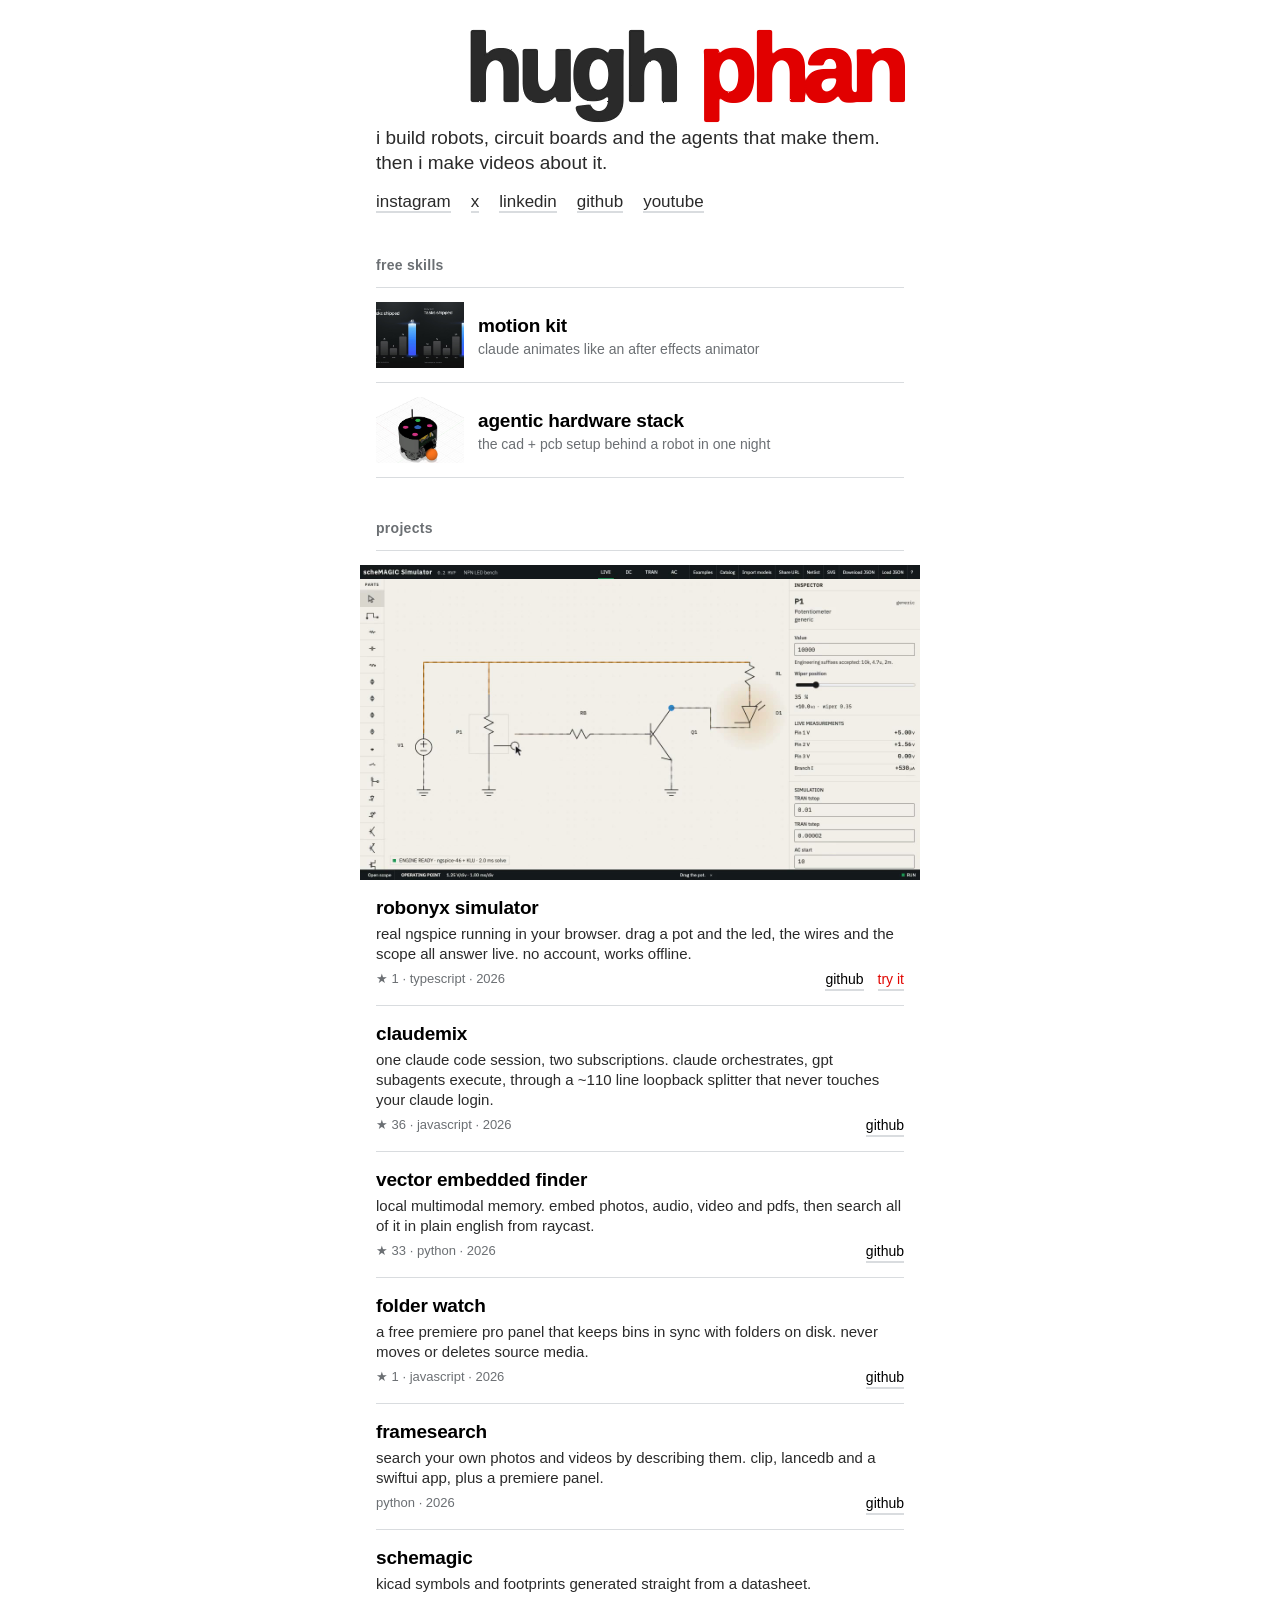
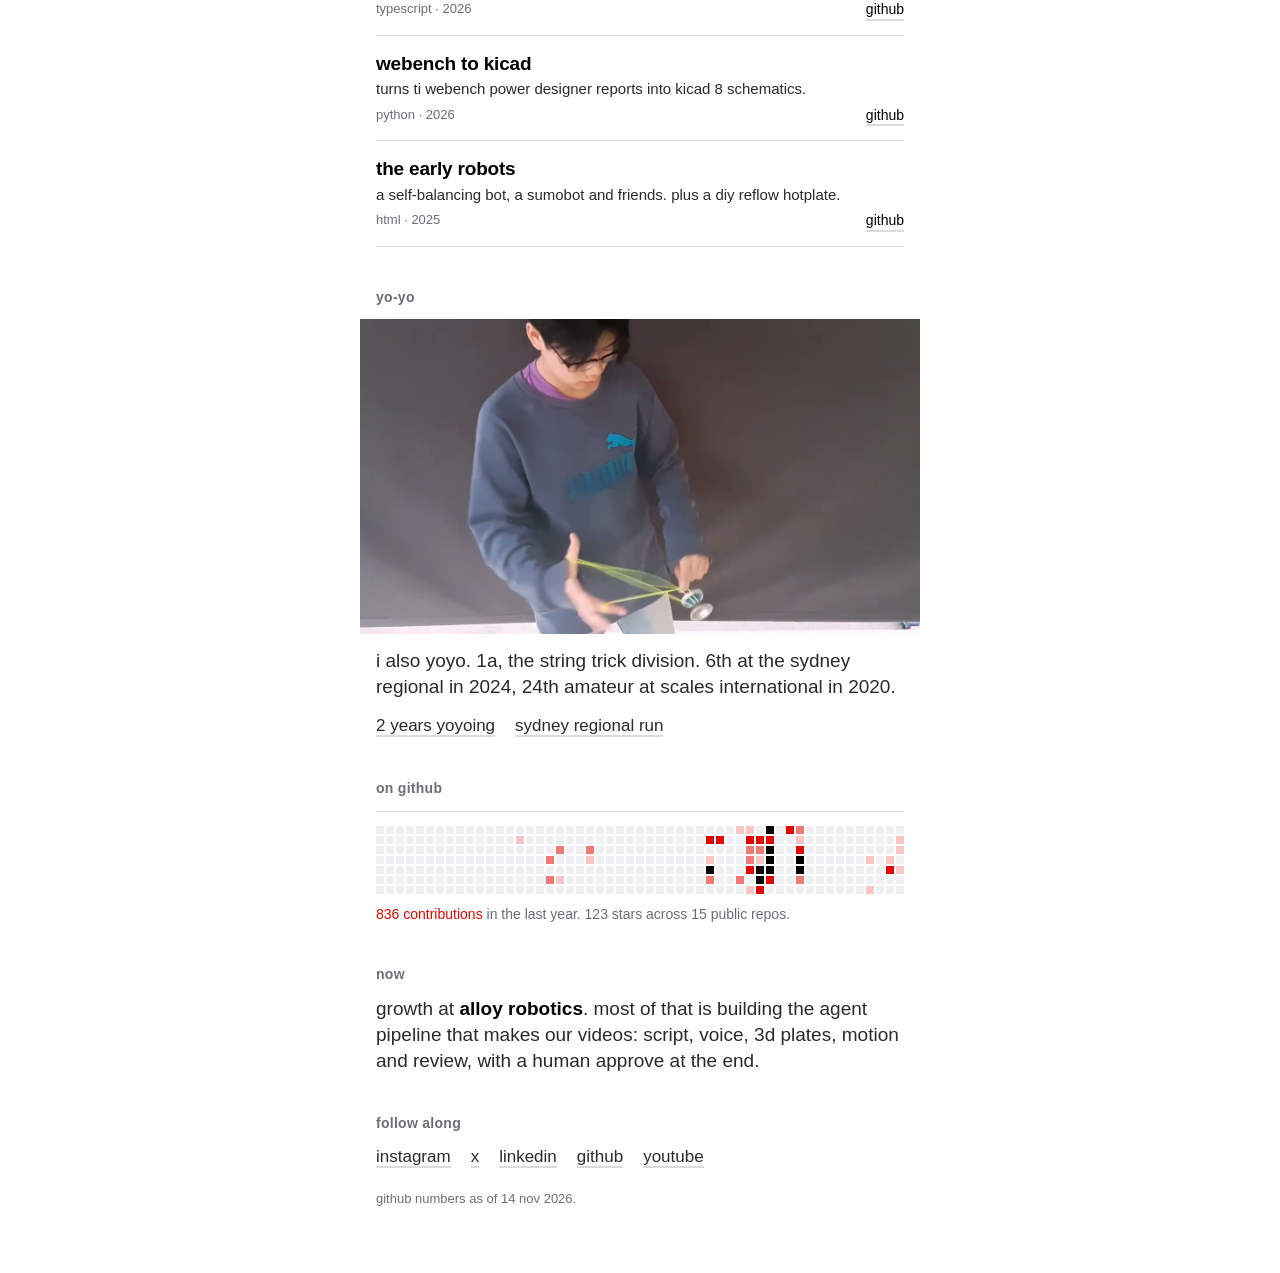
==== index.html @ c4af0d56 "add yo-yo section and youtube link Co-Authored-By: Claude Opus 5.5 <noreply@anthropic.com>" ====
<!doctype html>
<html lang="en">
<head>
<meta charset="utf-8">
<meta name="viewport" content="width=device-width,initial-scale=1,viewport-fit=cover">
<meta name="theme-color" content="#ffffff">
<title>hugh phan</title>
<meta name="description" content="i build robots, circuit boards and the agents that make them. then i make videos about it.">
<meta property="og:title" content="hugh phan">
<meta property="og:description" content="robots, circuit boards and the agents that make them">
<meta property="og:url" content="https://hughphan.com">
<link rel="stylesheet" href="style.css">
</head>
<body>
<svg width="0" height="0" style="position:absolute" aria-hidden="true"><filter id="ink" x="-5%" y="-5%" width="110%" height="110%"><feMorphology in="SourceGraphic" operator="dilate" radius=".6" result="d"/><feGaussianBlur in="d" stdDeviation="1.3" result="b"/><feComponentTransfer in="b" result="t"><feFuncA type="linear" slope="3.2" intercept="-1.0"/></feComponentTransfer><feTurbulence type="fractalNoise" baseFrequency=".9" numOctaves="2" seed="7" result="n"/><feDisplacementMap in="t" in2="n" scale="1.6" xChannelSelector="R" yChannelSelector="G"/></filter></svg>
<main class="wrap">
<h1>hugh <k>phan</k></h1>
<p class="lede" id="lede"></p>
<ul class="socials" id="socials-top"></ul>

<h2>free skills</h2>
<ul class="skills" id="skills"></ul>

<h2>projects</h2>
<ul class="projects" id="projects"></ul>

<h2>yo-yo</h2>
<div class="yoyo" id="yoyo"></div>

<h2>on github</h2>
<div class="graph-scroll" id="graph-scroll"><div class="graph" id="graph"></div></div>
<p class="cap" id="graph-cap"></p>

<h2>now</h2>
<p class="lede" id="now"></p>

<h2>follow along</h2>
<ul class="socials" id="socials"></ul>
<p class="fine" id="updated"></p>
</main>

<script src="content.js"></script>
<script src="gh-data.js"></script>
<script>
(() => {
  const C = window.CONTENT, G = window.GH;
  const $ = (id) => document.getElementById(id);
  const esc = (s) => String(s).replace(/[&<>"]/g, (c) => ({ "&": "&amp;", "<": "&lt;", ">": "&gt;", '"': "&quot;" }[c]));
  const MONTHS = ["jan", "feb", "mar", "apr", "may", "jun", "jul", "aug", "sep", "oct", "nov", "dec"];
  const dateFmt = (s) => { const d = new Date(s + "T00:00:00"); return `${d.getDate()} ${MONTHS[d.getMonth()]} ${d.getFullYear()}`; };

  $("lede").textContent = C.lede;
  const socials = C.socials.map((s) => `<li><a href="${s.href}">${s.label}</a></li>`).join("");
  $("socials-top").innerHTML = socials;
  $("socials").innerHTML = socials;
  $("now").innerHTML = esc(C.now).replace("alloy robotics", "<b>alloy robotics</b>");

  $("skills").innerHTML = C.skills.map((s) =>
    `<li><a href="${s.href}"><img src="${s.img}" alt=""><div><b>${esc(s.title)}</b><span>${esc(s.line)}</span></div></a></li>`
  ).join("");

  $("projects").innerHTML = C.projects.map((p) => {
    const r = G.repos[p.repo] || {};
    const url = r.url || `https://github.com/hughminhphan/${p.repo}`;
    const meta = [r.stars ? `★ ${r.stars}` : "", r.lang ? r.lang.toLowerCase() : "", r.pushed ? r.pushed.slice(0, 4) : ""].filter(Boolean).join(" · ");
    const pic = p.video
      ? `<div class="pic"><video src="${p.video.src}" poster="${p.video.poster}" width="${p.video.w}" height="${p.video.h}" muted loop playsinline autoplay preload="metadata" aria-hidden="true"></video></div>`
      : "";
    const links = `<a href="${url}">github</a>${p.live ? ` <a class="r" href="${p.live}">try it</a>` : ""}`;
    return `<li>${pic}<b>${esc(p.title)}</b><span>${esc(p.line)}</span><span class="meta">${meta}<span class="links">${links}</span></span></li>`;
  }).join("");

  const Y = C.yoyo;
  $("yoyo").innerHTML = `<div class="pic"><video src="${Y.video.src}" poster="${Y.video.poster}" width="${Y.video.w}" height="${Y.video.h}" muted loop playsinline autoplay preload="metadata" aria-label="hugh doing yo-yo string tricks"></video></div>
    <p class="lede">${esc(Y.line)}</p>
    <ul class="socials">${Y.links.map((l) => `<li><a href="${l.href}">${esc(l.label)}</a></li>`).join("")}</ul>`;

  // contribution graph, github's layout in the hub's colours
  const days = G.contributions.days;
  const nz = days.map((d) => d[1]).filter((n) => n > 0).sort((a, b) => a - b);
  const q = (p) => nz[Math.min(nz.length - 1, Math.floor(p * nz.length))] || 1;
  const cuts = [q(0.25), q(0.5), q(0.8)];
  const level = (n) => (n === 0 ? 0 : n <= cuts[0] ? 1 : n <= cuts[1] ? 2 : n <= cuts[2] ? 3 : 4);
  const lead = new Date(days[0][0] + "T00:00:00").getDay();
  let cells = "";
  for (let i = 0; i < lead; i++) cells += `<i class="e"></i>`;
  days.forEach(([d, n]) => { cells += `<i class="l${level(n)}" title="${n} on ${dateFmt(d)}"></i>`; });
  $("graph").innerHTML = cells;
  $("graph").style.setProperty("--weeks", Math.ceil((days.length + lead) / 7));
  $("graph-scroll").scrollLeft = 1e6;
  $("graph-cap").innerHTML = `<span class="r">${G.contributions.total.toLocaleString("en-AU")} contributions</span> in the last year. ${G.stars} stars across ${G.publicRepos} public repos.`;
  $("updated").textContent = `github numbers as of ${dateFmt(G.updated)}.`;
})();
</script>
</body>
</html>
---- style.css ----
/* hughphan.com. same system as the hughcandoit hub (clients/hughcandoit/site/public/style.css):
   white ground, helvetica, one heavy lowercase headline with the ink bleed, red for the one thing that matters. */
:root {
  --grey: #2a2a2a;
  --red: #E10600;
  --ink: #000;
  --paper: #fff;
  --rule: #d9dcdf;
  --muted: #6b6f73;
  --sans: "Helvetica Neue", Helvetica, Arial, sans-serif;
  color-scheme: light;
}

* { box-sizing: border-box; }
html { -webkit-text-size-adjust: 100%; }
body {
  margin: 0;
  background: var(--paper);
  color: var(--grey);
  font: 400 17px/1.45 var(--sans);
}
a { color: inherit; }
img, video { display: block; max-width: 100%; height: auto; }

.wrap { max-width: 560px; margin: 0 auto; padding: 0 16px 64px; }

h1 {
  margin: 28px 0 16px;
  font-weight: 700;
  font-size: clamp(54px, 15vw, 96px);
  line-height: .84;
  letter-spacing: -0.062em;
  word-spacing: .02em;
  text-align: right;
  text-transform: lowercase;
  text-wrap: balance;
  filter: url(#ink);
}
h1 k { color: var(--red); }

h2 {
  margin: 40px 0 12px;
  font-size: 14px;
  font-weight: 700;
  letter-spacing: .02em;
  color: var(--muted);
}

p { margin: 0 0 14px; }
.lede { font-size: 19px; line-height: 1.35; color: var(--grey); }
.lede b { color: var(--ink); }
.r { color: var(--red); }
.cap { font-size: 14px; color: var(--muted); margin-top: 10px; }
.fine { font-size: 13px; color: var(--muted); margin: 20px 0 0; }

/* socials: one row of plain links */
.socials { display: flex; gap: 20px; flex-wrap: wrap; margin: 0; padding: 0; list-style: none; font-size: 17px; }
.socials a { text-decoration: none; border-bottom: 2px solid var(--rule); }
.socials a:hover { border-color: var(--ink); }

/* free skills: the hub's list, linking into its gated pages */
.skills { list-style: none; margin: 0; padding: 0; border-top: 1px solid var(--rule); }
.skills a {
  display: grid;
  grid-template-columns: 88px 1fr;
  gap: 14px;
  align-items: center;
  padding: 14px 0;
  border-bottom: 1px solid var(--rule);
  text-decoration: none;
}
.skills img { width: 88px; height: 66px; object-fit: cover; background: #eef0f2; }
.skills b { display: block; font-size: 19px; letter-spacing: -.01em; color: var(--ink); }
.skills span { display: block; font-size: 14px; color: var(--muted); line-height: 1.3; }
.skills a:hover b { color: var(--red); }

/* projects: same rules, no thumbnails; a picture only where there is a real one */
.projects { list-style: none; margin: 0; padding: 0; border-top: 1px solid var(--rule); }
.projects li { padding: 14px 0; border-bottom: 1px solid var(--rule); }
.projects b { display: block; font-size: 19px; letter-spacing: -.01em; color: var(--ink); }
.projects span { display: block; font-size: 15px; color: var(--grey); line-height: 1.35; margin-top: 2px; }
.projects .meta { display: flex; justify-content: space-between; gap: 12px; margin-top: 6px; font-size: 13px; color: var(--muted); }
.projects .links { display: flex; gap: 14px; margin: 0; font-size: 14px; }
.projects .links a { text-decoration: none; border-bottom: 2px solid var(--rule); color: var(--ink); }
.projects .links a:hover { border-color: var(--ink); }
.projects .links a.r { color: var(--red); }
.pic { margin: 0 -16px 14px; background: #f4f5f6; }

/* contribution graph: github's grid, the hub's colours, square cells */
.graph-scroll { overflow-x: auto; scrollbar-width: none; border-top: 1px solid var(--rule); padding-top: 14px; }
.graph-scroll::-webkit-scrollbar { display: none; }
.graph {
  display: grid;
  grid-template-rows: repeat(7, 1fr);
  grid-template-columns: repeat(var(--weeks), 1fr);
  grid-auto-flow: column;
  gap: 2px;
  min-width: 528px;
}
.graph i { aspect-ratio: 1; background: #eef0f2; }
.graph i.e { visibility: hidden; }
.graph i.l1 { background: #f9c6c4; }
.graph i.l2 { background: #f07a76; }
.graph i.l3 { background: var(--red); }
.graph i.l4 { background: var(--ink); }
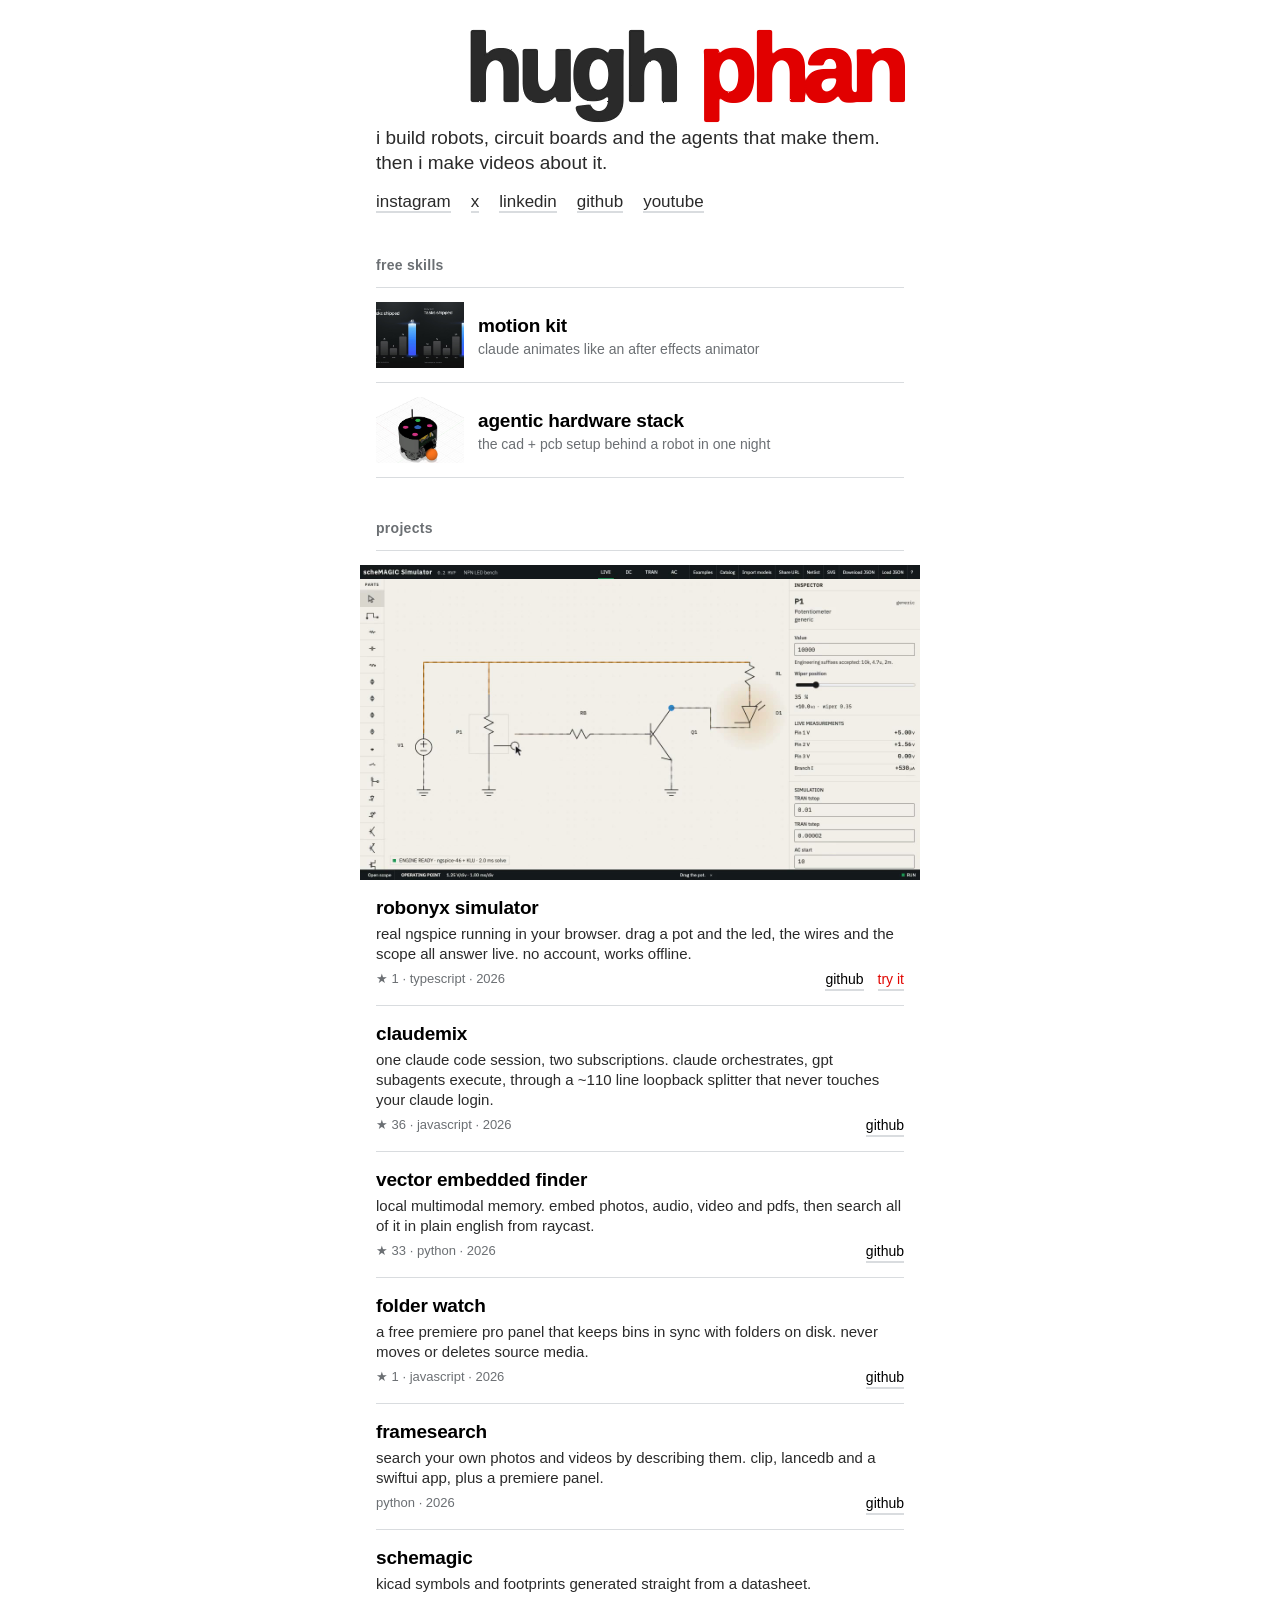
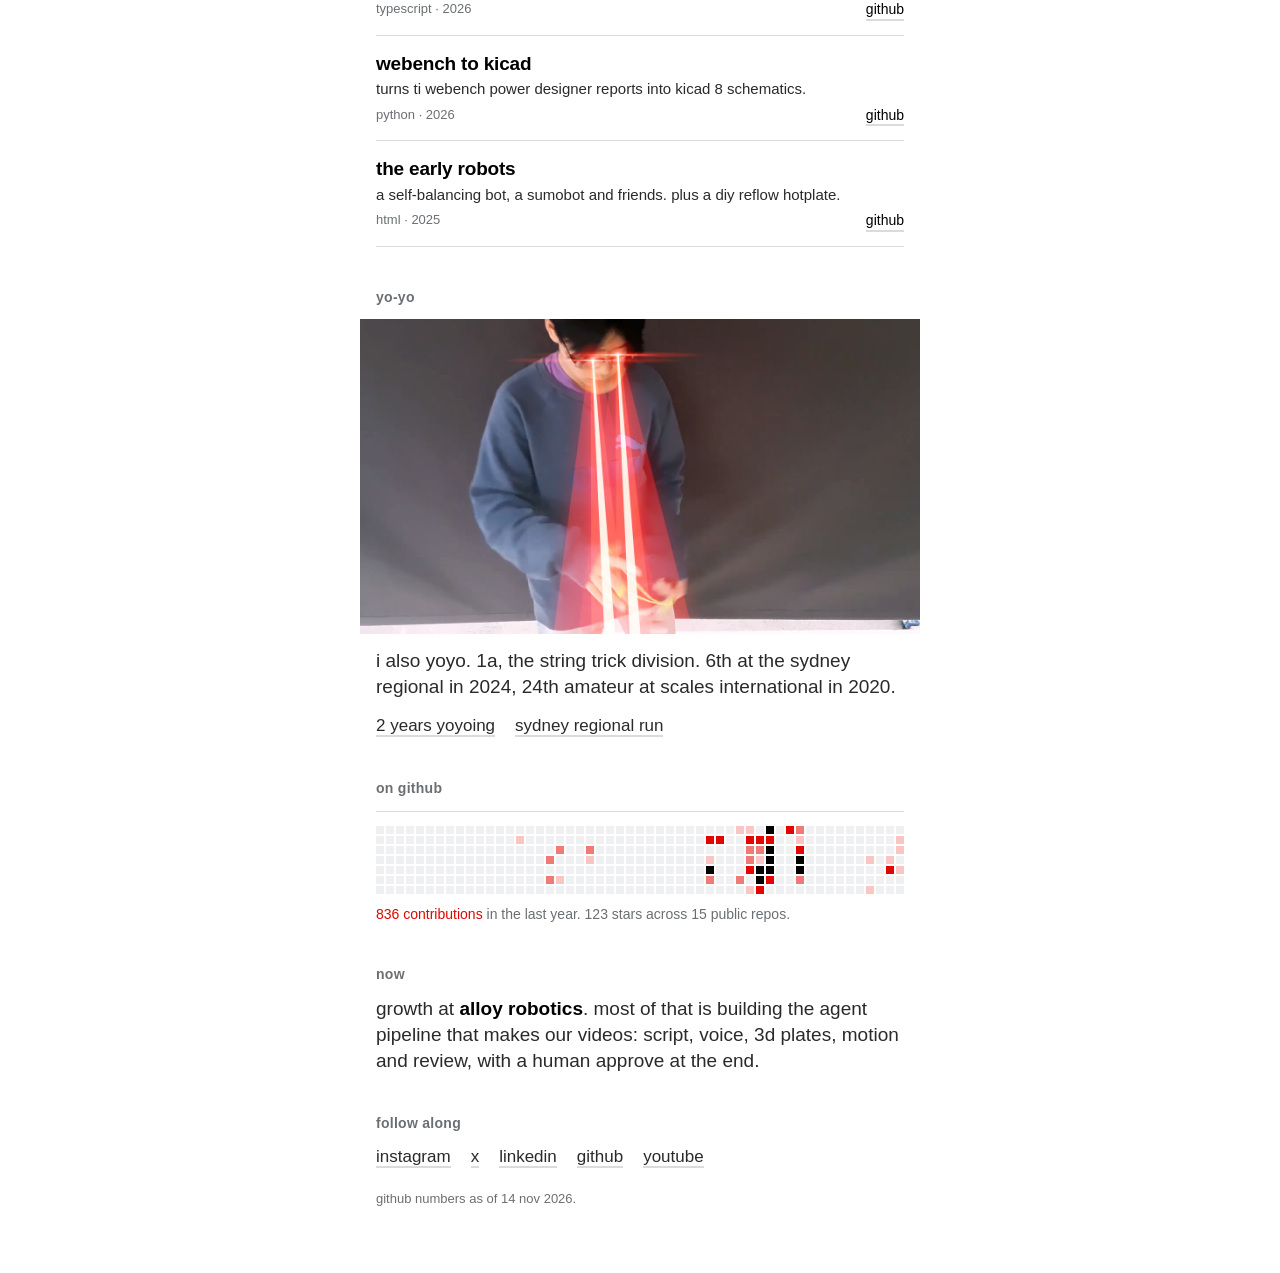
==== commit cf64c142: "laser eyes on the yo-yo clip Co-Authored-By: Claude Opus 5.5 <noreply@anthropic.com>" ====
--- a/index.html
+++ b/index.html
@@ -71,7 +71,7 @@
   }).join("");
 
   const Y = C.yoyo;
-  $("yoyo").innerHTML = `<div class="pic"><video src="${Y.video.src}" poster="${Y.video.poster}" width="${Y.video.w}" height="${Y.video.h}" muted loop playsinline autoplay preload="metadata" aria-label="hugh doing yo-yo string tricks"></video></div>
+  $("yoyo").innerHTML = `<div class="pic"><video src="${Y.video.src}" poster="${Y.video.poster}" width="${Y.video.w}" height="${Y.video.h}" muted loop playsinline autoplay preload="metadata" aria-label="hugh doing yo-yo string tricks, with laser eyes"></video></div>
     <p class="lede">${esc(Y.line)}</p>
     <ul class="socials">${Y.links.map((l) => `<li><a href="${l.href}">${esc(l.label)}</a></li>`).join("")}</ul>`;
 
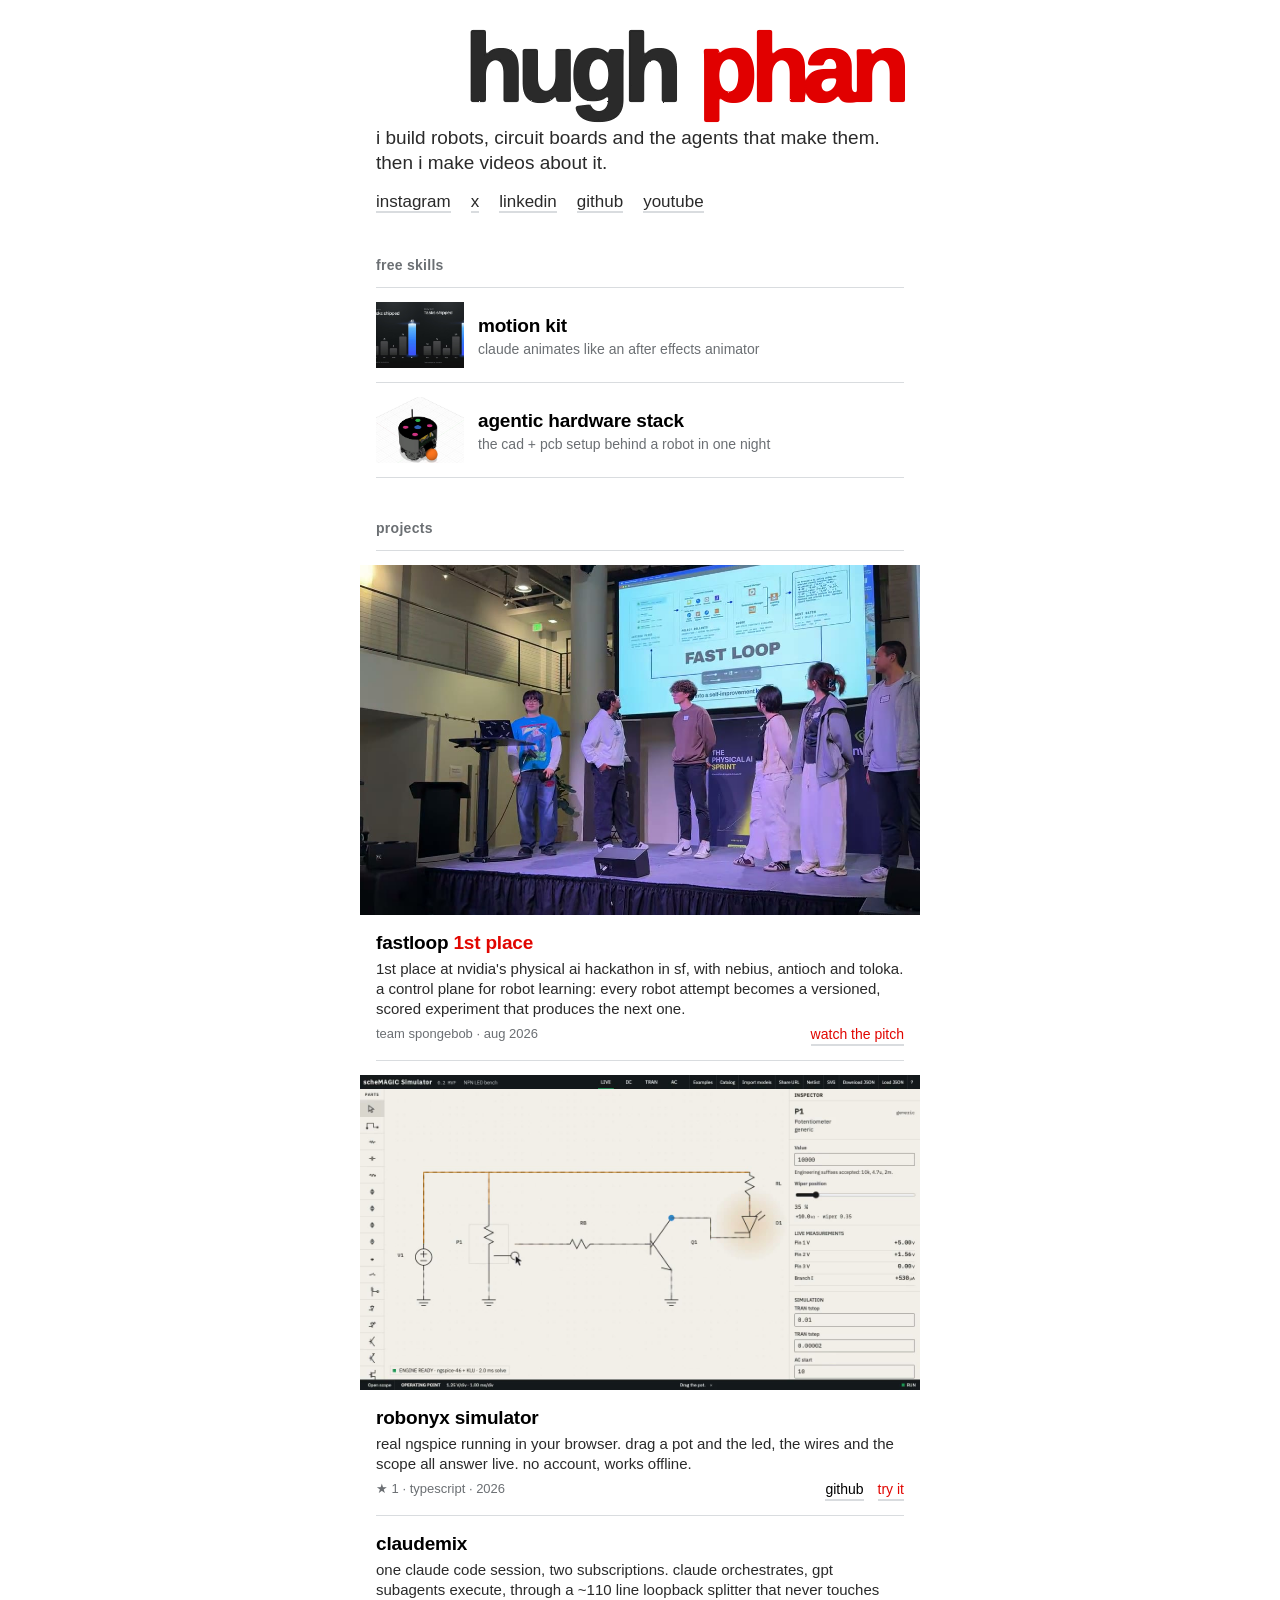
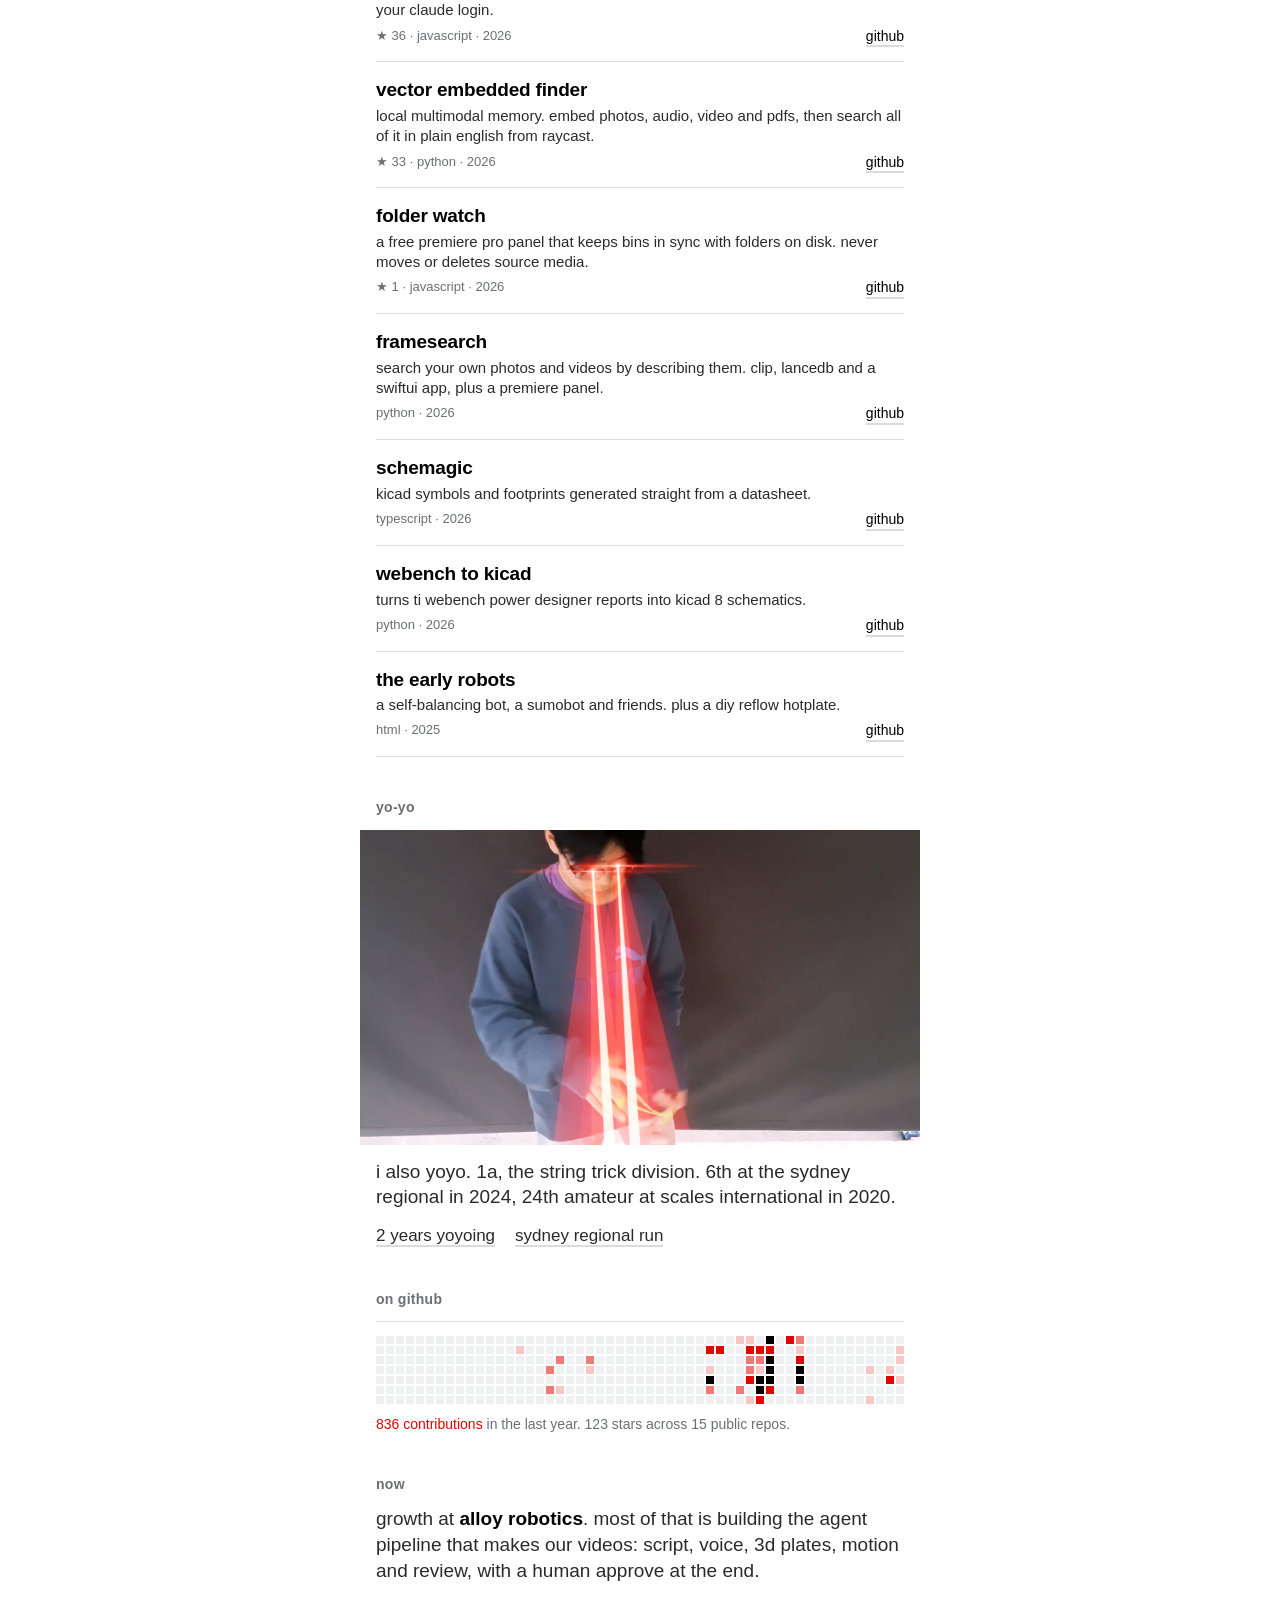
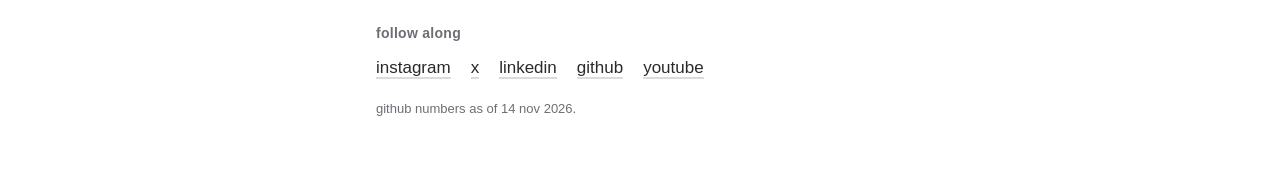
==== commit 4dba8bc2: "add fastloop: 1st place at nvidia's physical ai hackathon Co-Authored-By: Claude Opus 5.5 <noreply@a" ====
--- a/index.html
+++ b/index.html
@@ -60,14 +60,18 @@
   ).join("");
 
   $("projects").innerHTML = C.projects.map((p) => {
-    const r = G.repos[p.repo] || {};
-    const url = r.url || `https://github.com/hughminhphan/${p.repo}`;
-    const meta = [r.stars ? `★ ${r.stars}` : "", r.lang ? r.lang.toLowerCase() : "", r.pushed ? r.pushed.slice(0, 4) : ""].filter(Boolean).join(" · ");
+    const r = (p.repo && G.repos[p.repo]) || {};
+    const url = p.repo ? r.url || `https://github.com/hughminhphan/${p.repo}` : null;
+    const meta = p.meta || [r.stars ? `★ ${r.stars}` : "", r.lang ? r.lang.toLowerCase() : "", r.pushed ? r.pushed.slice(0, 4) : ""].filter(Boolean).join(" · ");
     const pic = p.video
       ? `<div class="pic"><video src="${p.video.src}" poster="${p.video.poster}" width="${p.video.w}" height="${p.video.h}" muted loop playsinline autoplay preload="metadata" aria-hidden="true"></video></div>`
       : "";
-    const links = `<a href="${url}">github</a>${p.live ? ` <a class="r" href="${p.live}">try it</a>` : ""}`;
-    return `<li>${pic}<b>${esc(p.title)}</b><span>${esc(p.line)}</span><span class="meta">${meta}<span class="links">${links}</span></span></li>`;
+    const links = [
+      p.watch ? `<a class="r" href="${p.watch}">watch the pitch</a>` : "",
+      url ? `<a href="${url}">github</a>` : "",
+      p.live ? `<a class="r" href="${p.live}">try it</a>` : "",
+    ].filter(Boolean).join(" ");
+    return `<li>${pic}<b>${esc(p.title)}${p.badge ? ` <k>${esc(p.badge)}</k>` : ""}</b><span>${esc(p.line)}</span><span class="meta">${meta}<span class="links">${links}</span></span></li>`;
   }).join("");
 
   const Y = C.yoyo;
--- a/style.css
+++ b/style.css
@@ -84,6 +84,7 @@
 .projects .links a { text-decoration: none; border-bottom: 2px solid var(--rule); color: var(--ink); }
 .projects .links a:hover { border-color: var(--ink); }
 .projects .links a.r { color: var(--red); }
+.projects b k { color: var(--red); }
 .pic { margin: 0 -16px 14px; background: #f4f5f6; }
 
 /* contribution graph: github's grid, the hub's colours, square cells */
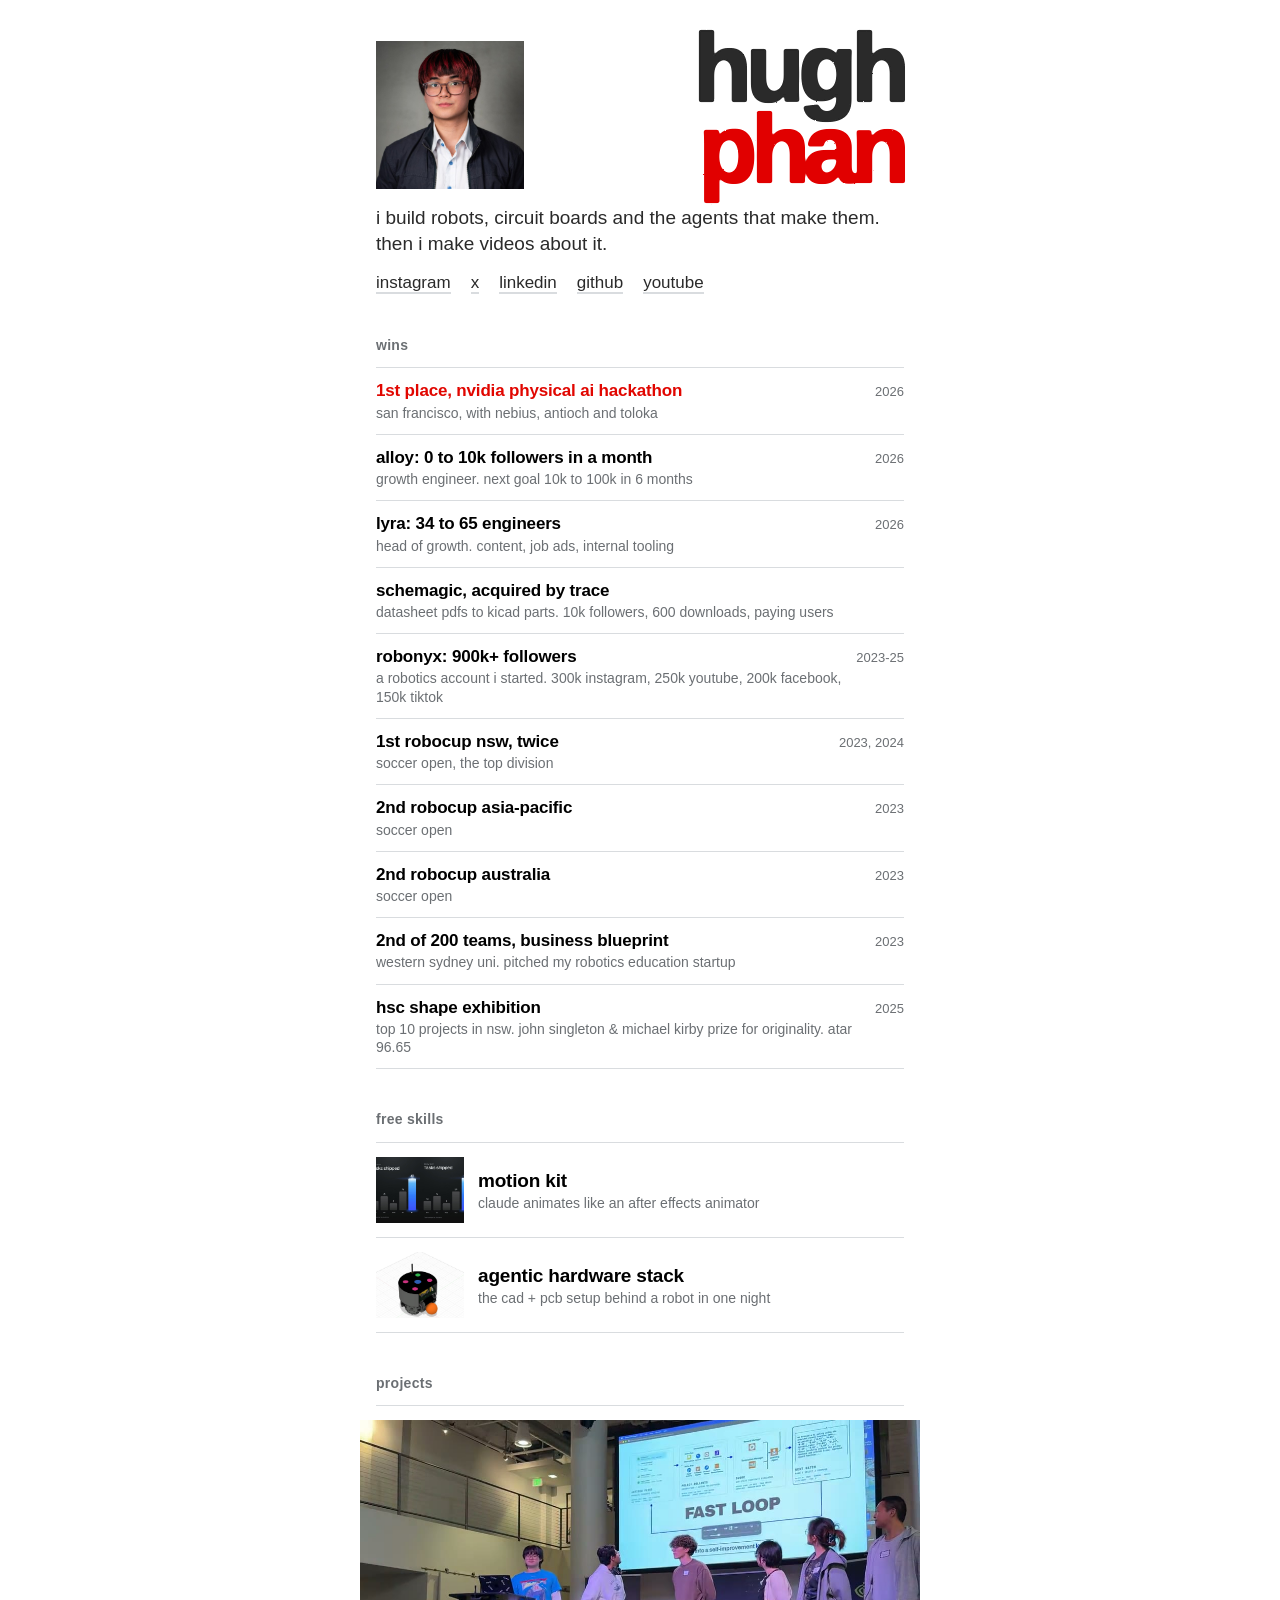
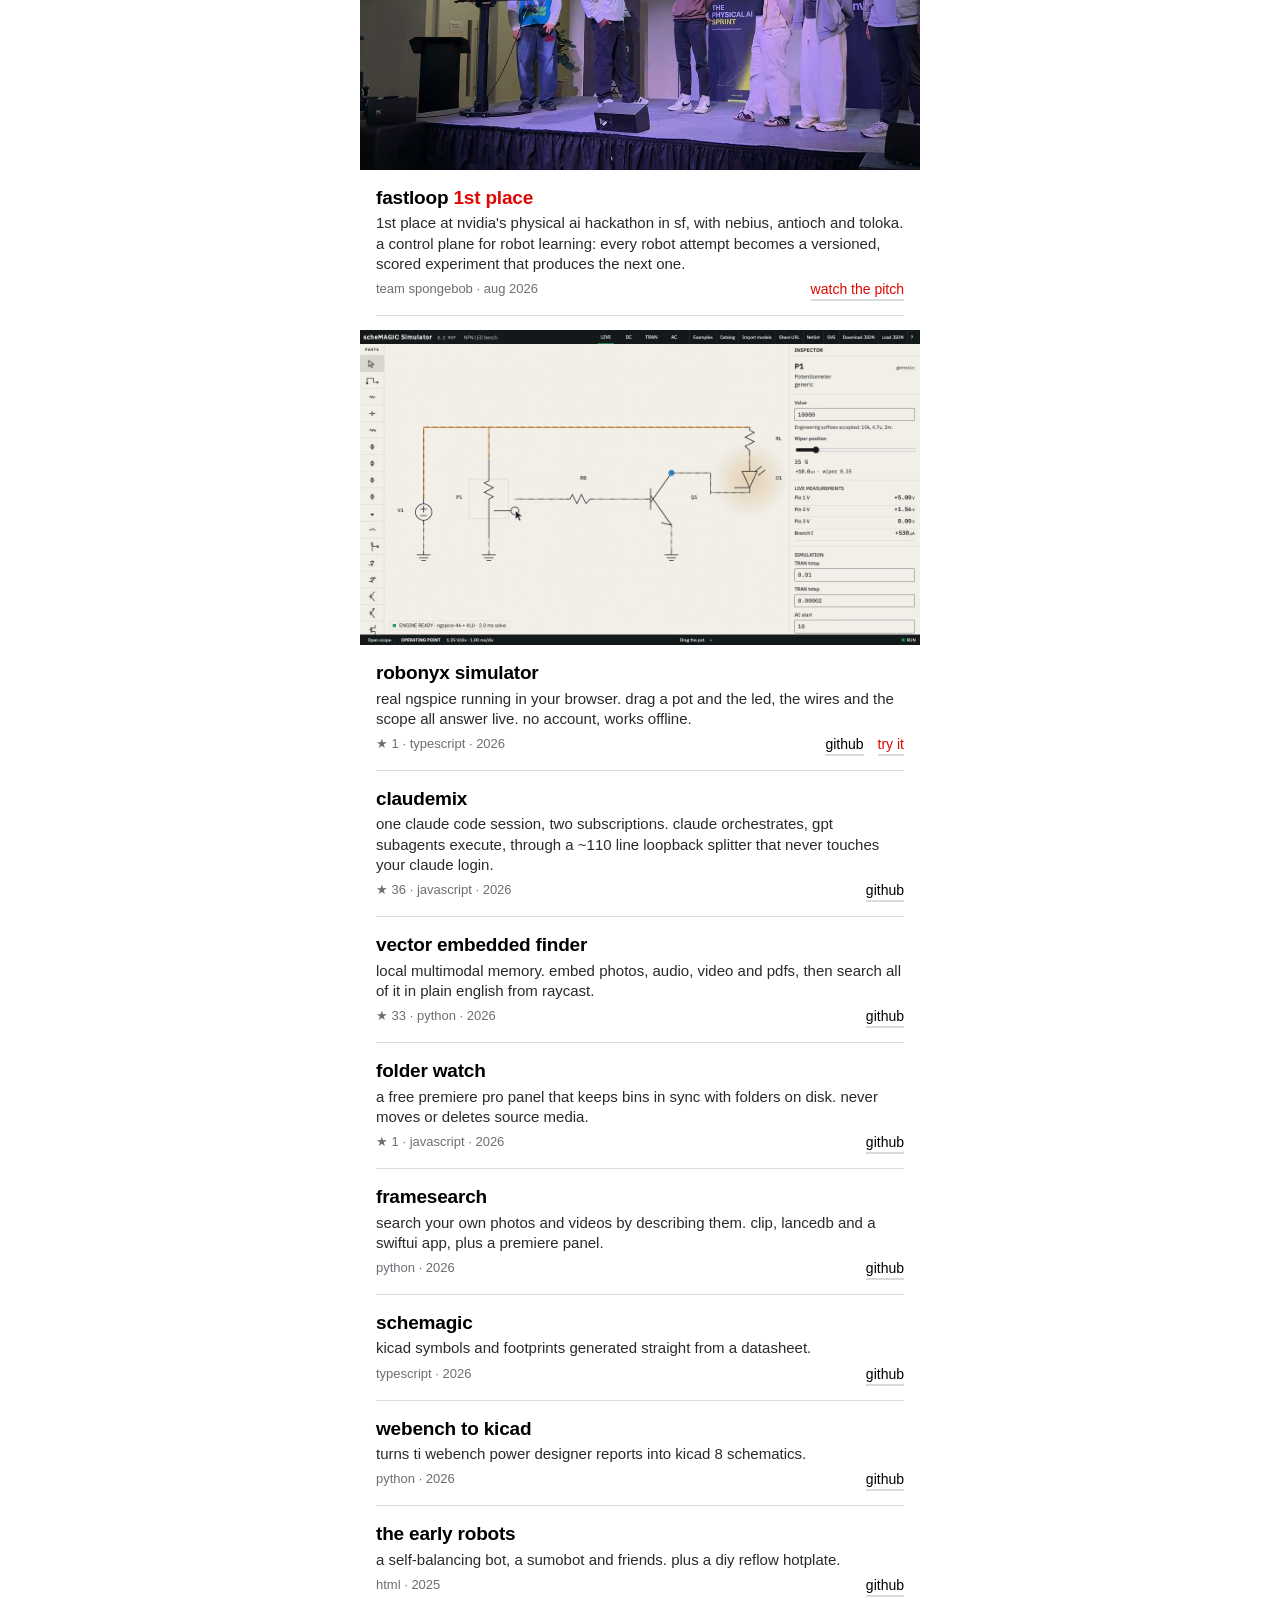
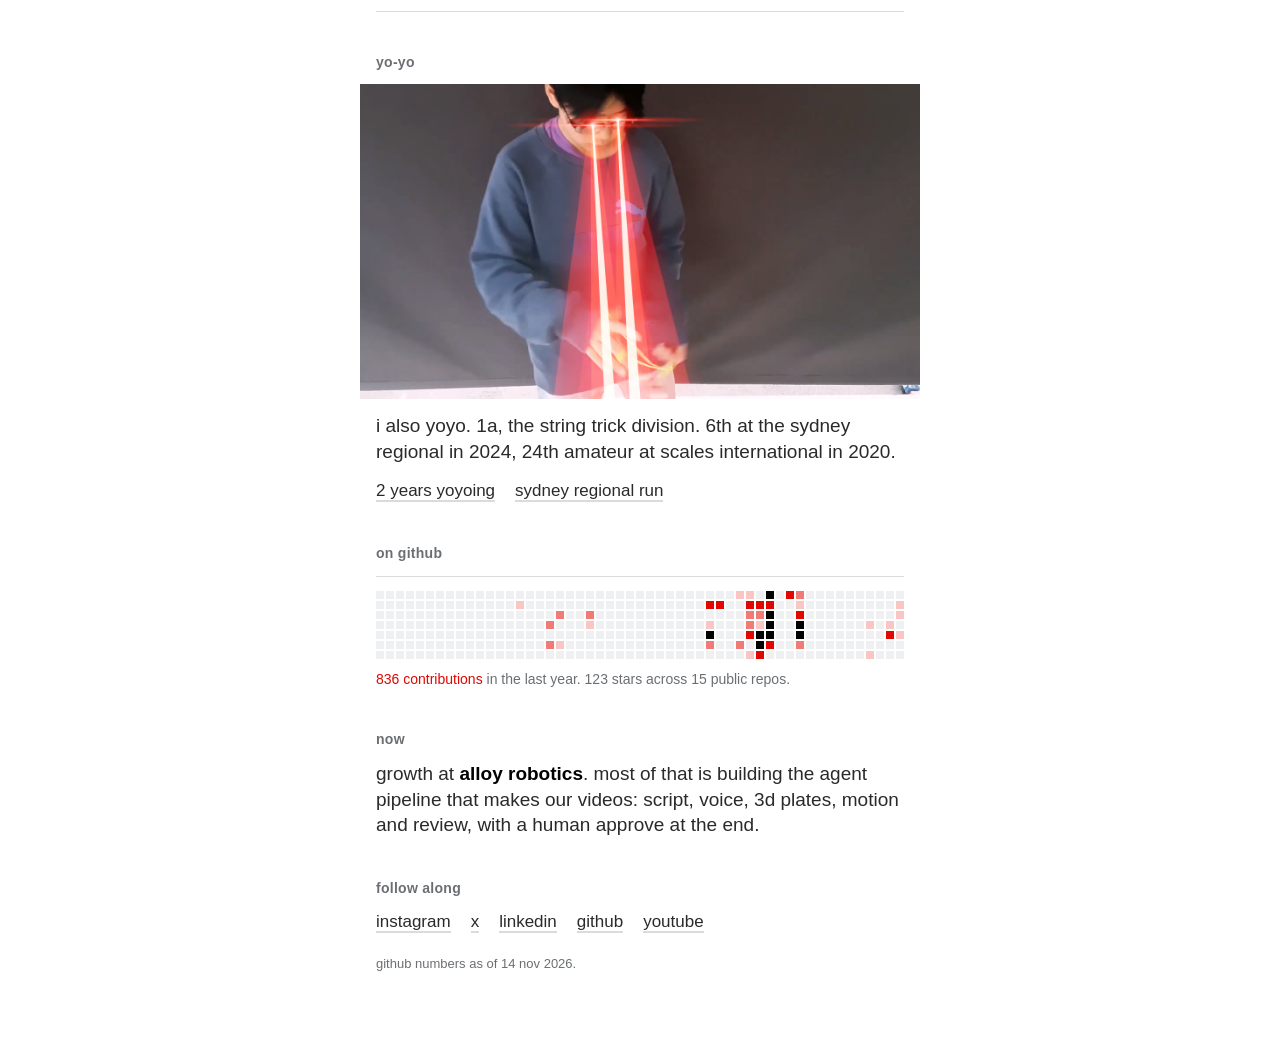
==== commit bce70686: "add photo and wins from linkedin Co-Authored-By: Claude Opus 5.5 <noreply@anthropic.com>" ====
--- a/index.html
+++ b/index.html
@@ -14,9 +14,12 @@
 <body>
 <svg width="0" height="0" style="position:absolute" aria-hidden="true"><filter id="ink" x="-5%" y="-5%" width="110%" height="110%"><feMorphology in="SourceGraphic" operator="dilate" radius=".6" result="d"/><feGaussianBlur in="d" stdDeviation="1.3" result="b"/><feComponentTransfer in="b" result="t"><feFuncA type="linear" slope="3.2" intercept="-1.0"/></feComponentTransfer><feTurbulence type="fractalNoise" baseFrequency=".9" numOctaves="2" seed="7" result="n"/><feDisplacementMap in="t" in2="n" scale="1.6" xChannelSelector="R" yChannelSelector="G"/></filter></svg>
 <main class="wrap">
-<h1>hugh <k>phan</k></h1>
+<header class="top"><img class="me" id="me" alt="hugh phan" width="480" height="480"><h1>hugh <k>phan</k></h1></header>
 <p class="lede" id="lede"></p>
 <ul class="socials" id="socials-top"></ul>
+
+<h2>wins</h2>
+<ul class="wins" id="wins"></ul>
 
 <h2>free skills</h2>
 <ul class="skills" id="skills"></ul>
@@ -50,6 +53,10 @@
   const dateFmt = (s) => { const d = new Date(s + "T00:00:00"); return `${d.getDate()} ${MONTHS[d.getMonth()]} ${d.getFullYear()}`; };
 
   $("lede").textContent = C.lede;
+  $("me").src = C.photo;
+  $("wins").innerHTML = C.wins.map((w) =>
+    `<li><div><b>${esc(w.what)}</b><span>${esc(w.detail)}</span></div><i>${esc(w.when)}</i></li>`
+  ).join("");
   const socials = C.socials.map((s) => `<li><a href="${s.href}">${s.label}</a></li>`).join("");
   $("socials-top").innerHTML = socials;
   $("socials").innerHTML = socials;
--- a/style.css
+++ b/style.css
@@ -24,8 +24,20 @@
 
 .wrap { max-width: 560px; margin: 0 auto; padding: 0 16px 64px; }
 
+/* photo beside the headline, bottoms aligned */
+.top { display: grid; grid-template-columns: auto 1fr; gap: 16px; align-items: end; margin: 28px 0 16px; }
+.me { width: clamp(96px, 26vw, 148px); height: auto; aspect-ratio: 1; object-fit: cover; background: #eef0f2; }
+
+/* wins: the hub's list rhythm, year on the right */
+.wins { list-style: none; margin: 0; padding: 0; border-top: 1px solid var(--rule); }
+.wins li { display: grid; grid-template-columns: 1fr auto; gap: 14px; align-items: baseline; padding: 12px 0; border-bottom: 1px solid var(--rule); }
+.wins b { display: block; font-size: 17px; letter-spacing: -.01em; color: var(--ink); line-height: 1.25; }
+.wins span { display: block; font-size: 14px; color: var(--muted); line-height: 1.3; margin-top: 2px; }
+.wins i { font-style: normal; font-size: 13px; color: var(--muted); white-space: nowrap; }
+.wins li:first-child b { color: var(--red); }
+
 h1 {
-  margin: 28px 0 16px;
+  margin: 0;
   font-weight: 700;
   font-size: clamp(54px, 15vw, 96px);
   line-height: .84;
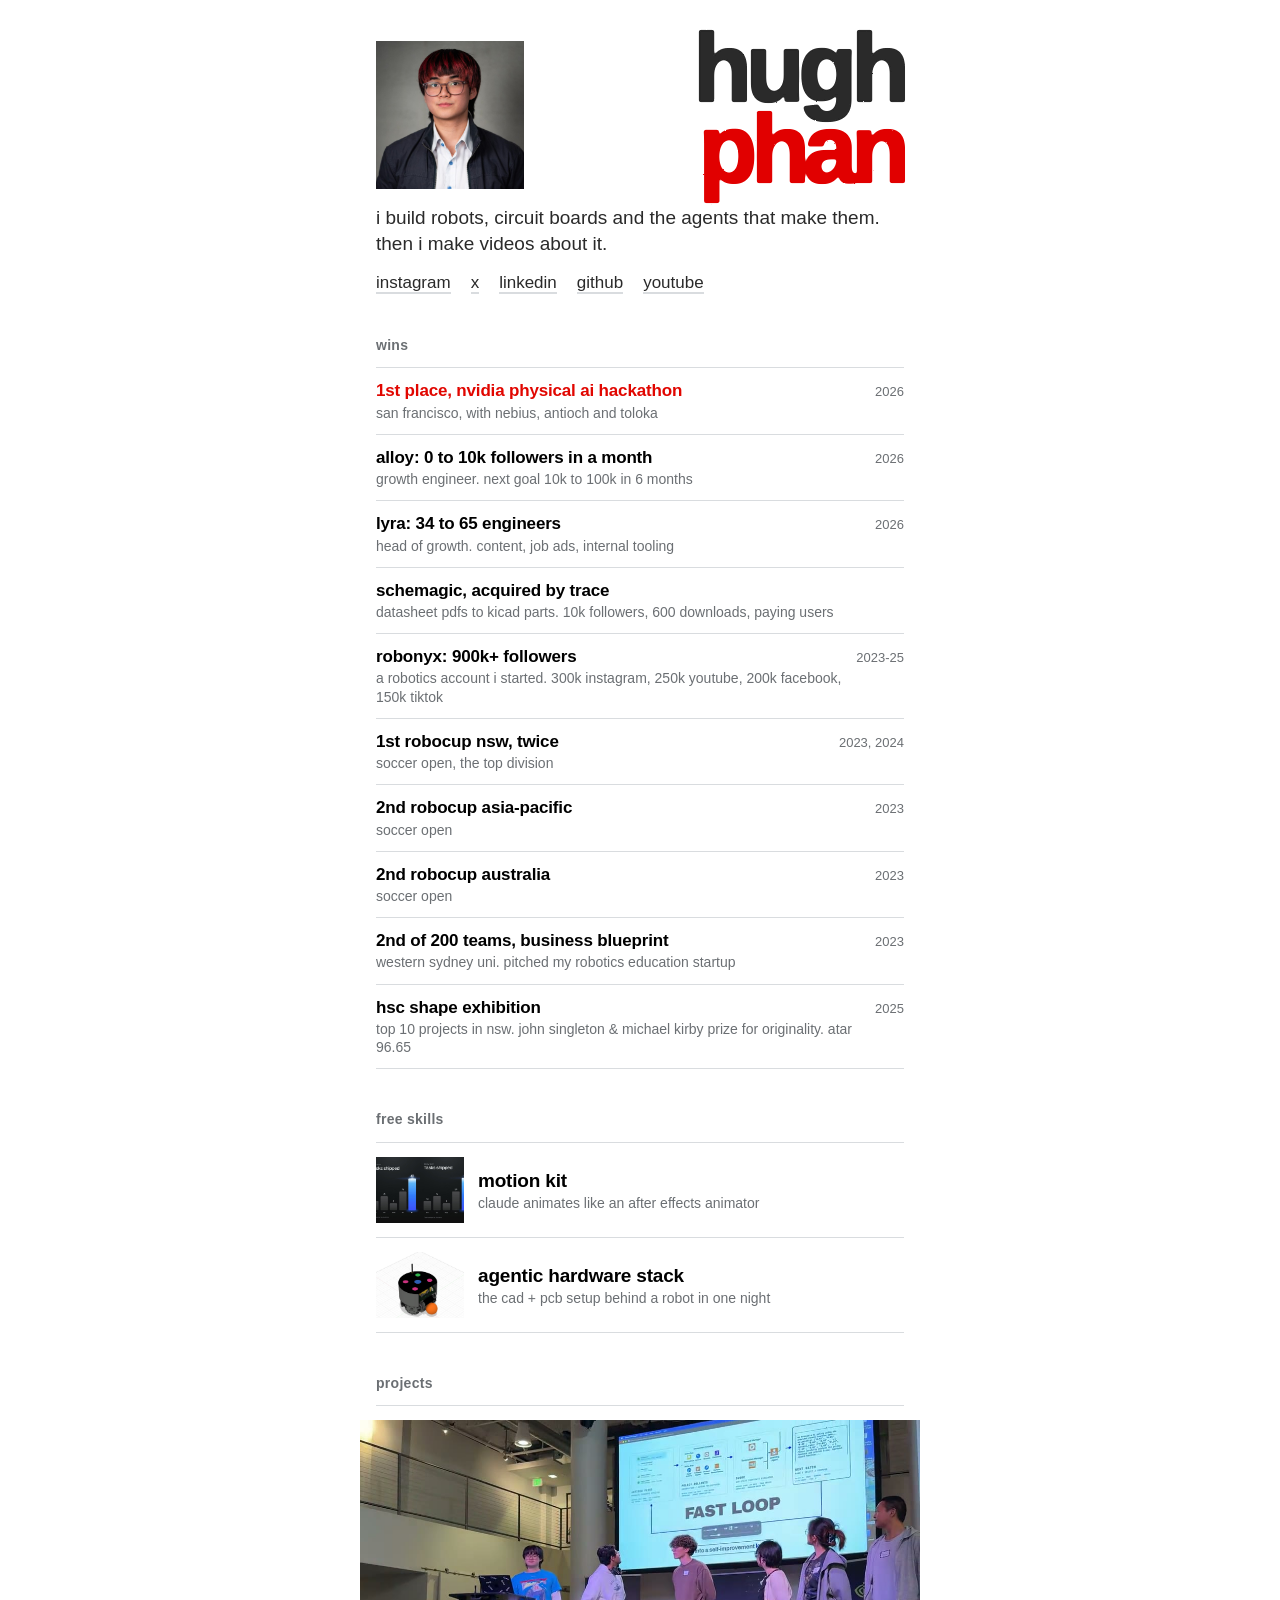
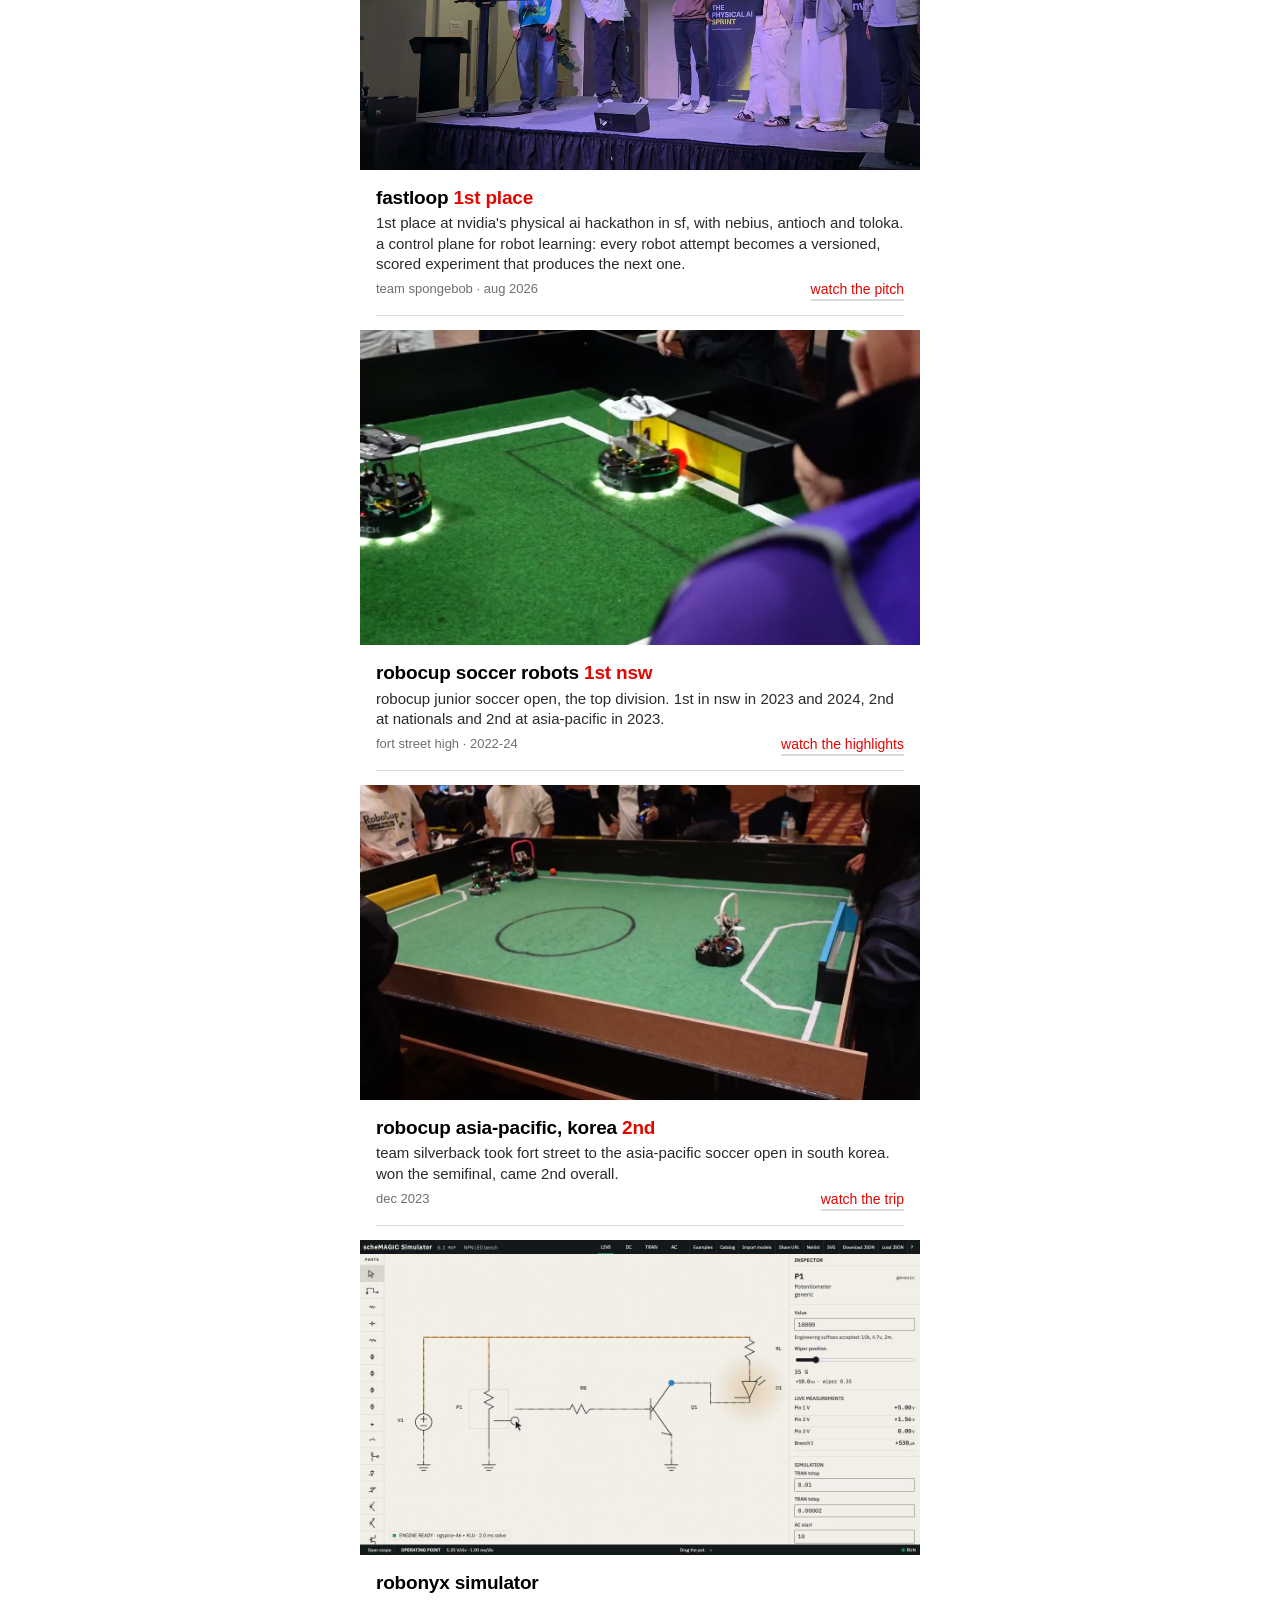
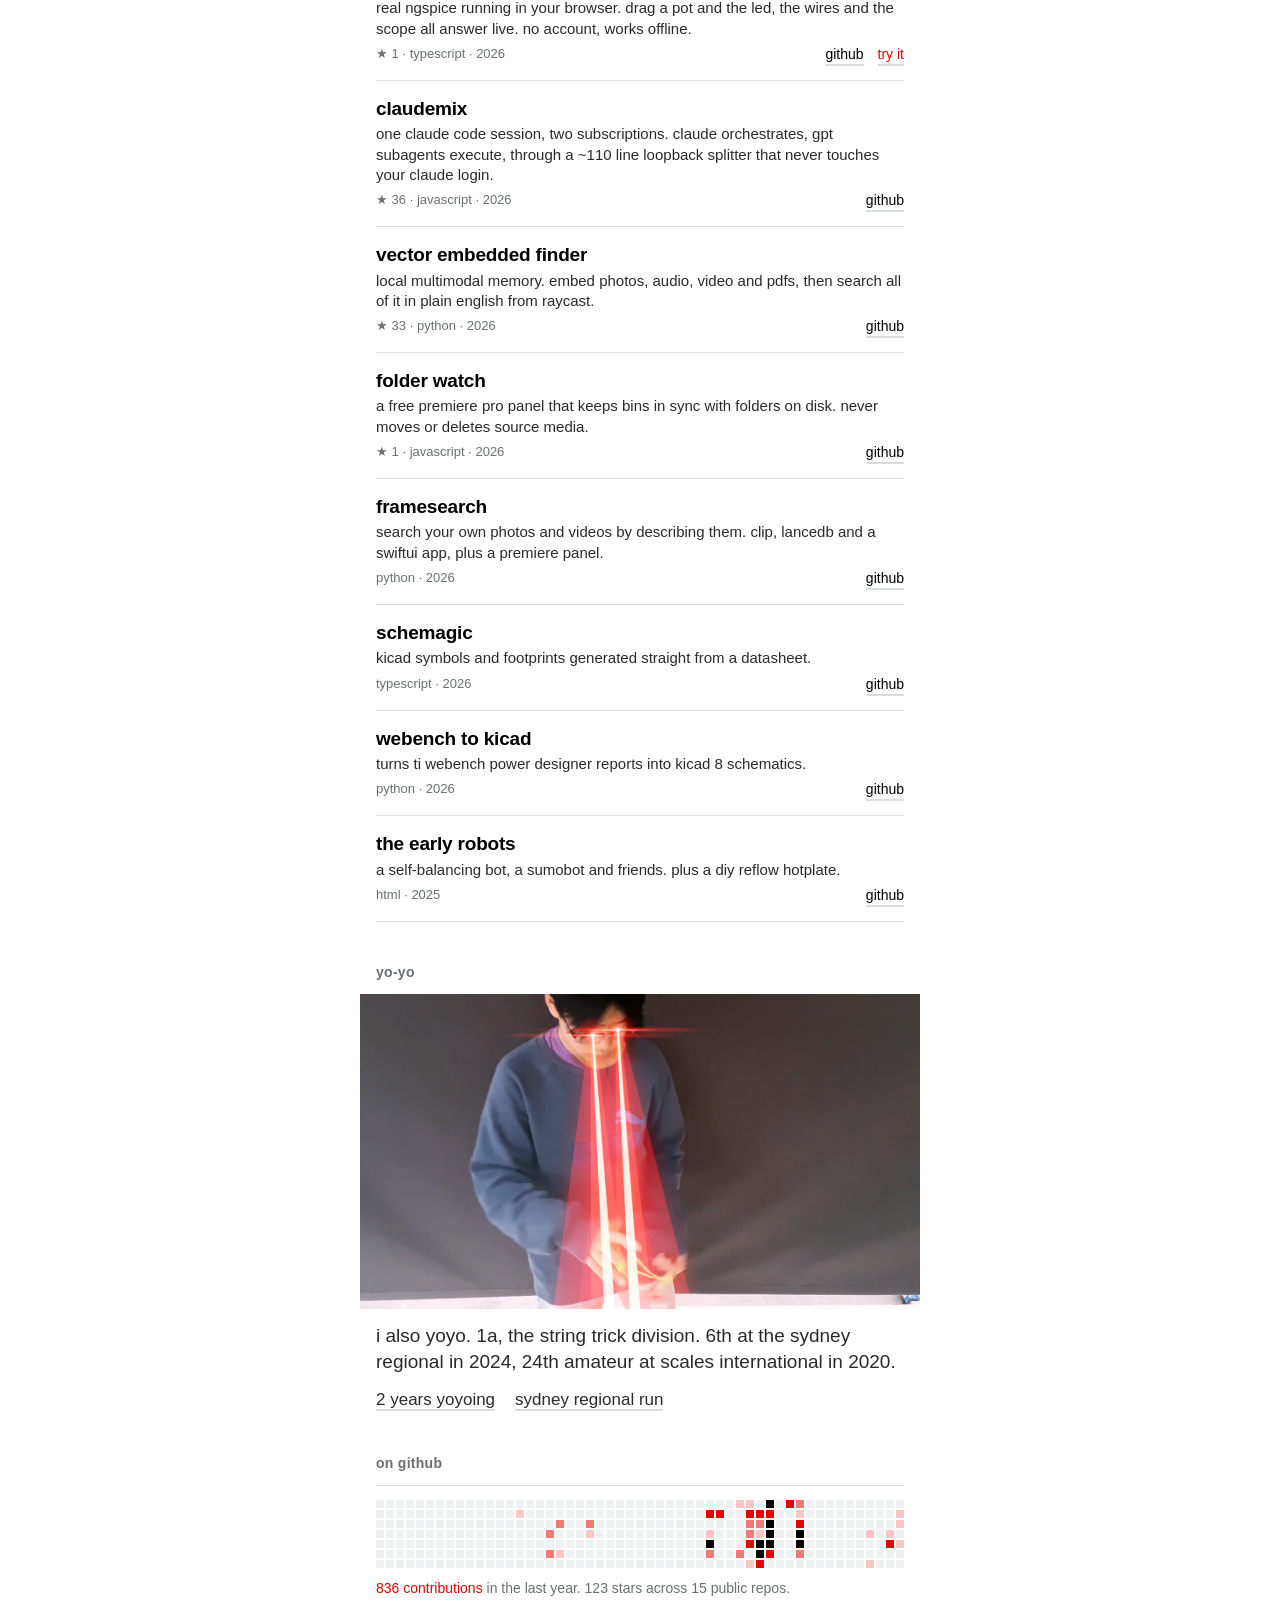
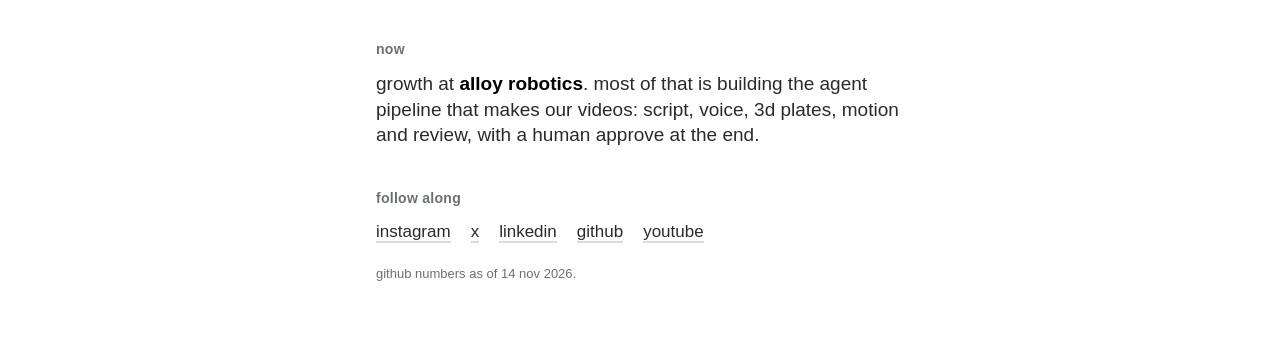
==== commit c7674905: "laser eyes that follow the cursor, robocup nsw and asia-pacific Co-Authored-By: Claude Opus 5.5 <nor" ====
--- a/index.html
+++ b/index.html
@@ -74,7 +74,7 @@
       ? `<div class="pic"><video src="${p.video.src}" poster="${p.video.poster}" width="${p.video.w}" height="${p.video.h}" muted loop playsinline autoplay preload="metadata" aria-hidden="true"></video></div>`
       : "";
     const links = [
-      p.watch ? `<a class="r" href="${p.watch}">watch the pitch</a>` : "",
+      p.watch ? `<a class="r" href="${p.watch}">${esc(p.watchLabel || "watch the pitch")}</a>` : "",
       url ? `<a href="${url}">github</a>` : "",
       p.live ? `<a class="r" href="${p.live}">try it</a>` : "",
     ].filter(Boolean).join(" ");
@@ -102,6 +102,92 @@
   $("graph-cap").innerHTML = `<span class="r">${G.contributions.total.toLocaleString("en-AU")} contributions</span> in the last year. ${G.stars} stars across ${G.publicRepos} public repos.`;
   $("updated").textContent = `github numbers as of ${dateFmt(G.updated)}.`;
 })();
+
+// laser eyes: beams from the pupils in the photo to the pointer (finger on touch).
+// lasers cut on and off; only the flicker moves on its own.
+(() => {
+  const img = document.getElementById("me");
+  const EYES = [[0.4026, 0.2959], [0.5352, 0.2858]]; // pupils, found with apple vision on assets/hugh.jpg
+  const reduce = matchMedia("(prefers-reduced-motion: reduce)").matches;
+  const cv = document.createElement("canvas");
+  cv.className = "lasers";
+  cv.setAttribute("aria-hidden", "true");
+  document.body.appendChild(cv);
+  const ctx = cv.getContext("2d");
+  let ptr = null, raf = 0, dpr = 1;
+
+  const size = () => {
+    dpr = Math.min(window.devicePixelRatio || 1, 2);
+    cv.width = Math.round(innerWidth * dpr);
+    cv.height = Math.round(innerHeight * dpr);
+    cv.style.width = innerWidth + "px";
+    cv.style.height = innerHeight + "px";
+    request();
+  };
+
+  function flare(x, y, r) {
+    const g = ctx.createRadialGradient(x, y, 0, x, y, r);
+    g.addColorStop(0, "rgba(255,255,255,1)");
+    g.addColorStop(0.2, "rgba(255,110,100,0.95)");
+    g.addColorStop(0.5, "rgba(225,6,0,0.45)");
+    g.addColorStop(1, "rgba(225,6,0,0)");
+    ctx.fillStyle = g;
+    ctx.beginPath(); ctx.arc(x, y, r, 0, Math.PI * 2); ctx.fill();
+    // anamorphic streak
+    ctx.save(); ctx.translate(x, y); ctx.scale(4.5, 0.22);
+    ctx.beginPath(); ctx.arc(0, 0, r * 0.9, 0, Math.PI * 2); ctx.fill();
+    ctx.restore();
+  }
+
+  function beam(x0, y0, x1, y1, s, f) {
+    const layers = [
+      [11 * s * f, "rgba(225,6,0,0.28)", 22],
+      [4.5 * s * f, "rgba(232,20,8,0.9)", 10],
+      [1.6 * s * f, "rgba(255,240,236,1)", 0],
+    ];
+    ctx.lineCap = "round";
+    for (const [w, c, blur] of layers) {
+      ctx.shadowColor = "rgba(225,6,0,0.9)";
+      ctx.shadowBlur = blur;
+      ctx.strokeStyle = c;
+      ctx.lineWidth = w;
+      ctx.beginPath(); ctx.moveTo(x0, y0); ctx.lineTo(x1, y1); ctx.stroke();
+    }
+    ctx.shadowBlur = 0;
+  }
+
+  function draw() {
+    raf = 0;
+    ctx.setTransform(dpr, 0, 0, dpr, 0, 0);
+    ctx.clearRect(0, 0, innerWidth, innerHeight);
+    if (!ptr) return;
+    const r = img.getBoundingClientRect();
+    if (r.bottom < 0 || !r.width) return;
+    const s = r.width / 148;
+    const f = reduce ? 1 : 0.85 + Math.random() * 0.3;
+    const eyes = EYES.map(([ex, ey]) => [r.left + ex * r.width, r.top + ey * r.height]);
+    for (const [x, y] of eyes) beam(x, y, ptr[0], ptr[1], s, f);
+    // burn spot where they meet
+    flare(ptr[0], ptr[1], 16 * s * f);
+    for (const [x, y] of eyes) flare(x, y, 13 * s * f);
+    if (!reduce) request(); // keep flickering while the lasers are on
+  }
+
+  function request() { if (!raf) raf = requestAnimationFrame(draw); }
+  const on = (e) => { ptr = [e.clientX, e.clientY]; request(); };
+  const off = () => { ptr = null; request(); };
+
+  addEventListener("pointermove", (e) => { if (e.pointerType === "mouse" || e.buttons) on(e); }, { passive: true });
+  addEventListener("pointerdown", on, { passive: true });
+  addEventListener("pointerup", (e) => { if (e.pointerType !== "mouse") off(); }, { passive: true });
+  addEventListener("pointercancel", off, { passive: true });
+  document.addEventListener("pointerleave", off);
+  document.documentElement.addEventListener("mouseleave", off);
+  addEventListener("blur", off);
+  addEventListener("scroll", request, { passive: true });
+  addEventListener("resize", size);
+  size();
+})();
 </script>
 </body>
 </html>
--- a/style.css
+++ b/style.css
@@ -27,6 +27,9 @@
 /* photo beside the headline, bottoms aligned */
 .top { display: grid; grid-template-columns: auto 1fr; gap: 16px; align-items: end; margin: 28px 0 16px; }
 .me { width: clamp(96px, 26vw, 148px); height: auto; aspect-ratio: 1; object-fit: cover; background: #eef0f2; }
+
+/* laser eyes overlay (index.html): full viewport, never takes clicks */
+.lasers { position: fixed; inset: 0; pointer-events: none; z-index: 10; }
 
 /* wins: the hub's list rhythm, year on the right */
 .wins { list-style: none; margin: 0; padding: 0; border-top: 1px solid var(--rule); }
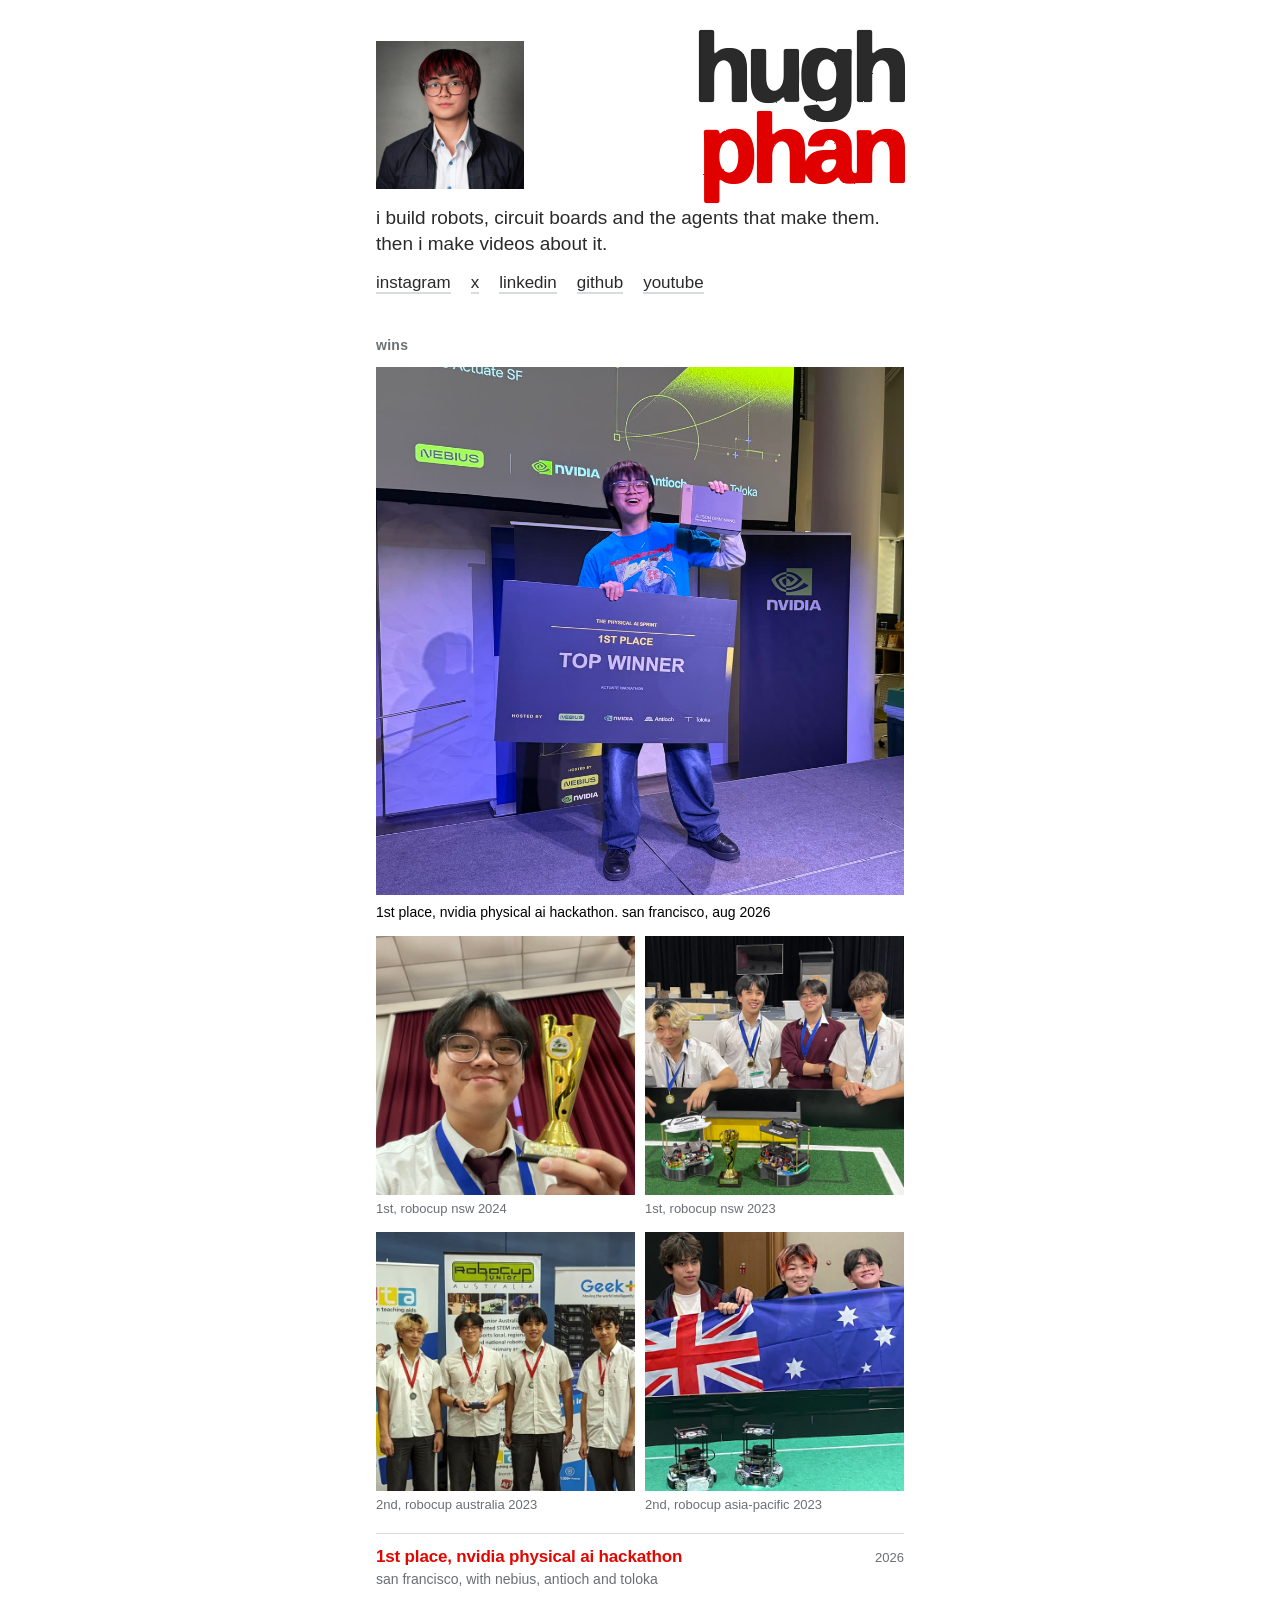
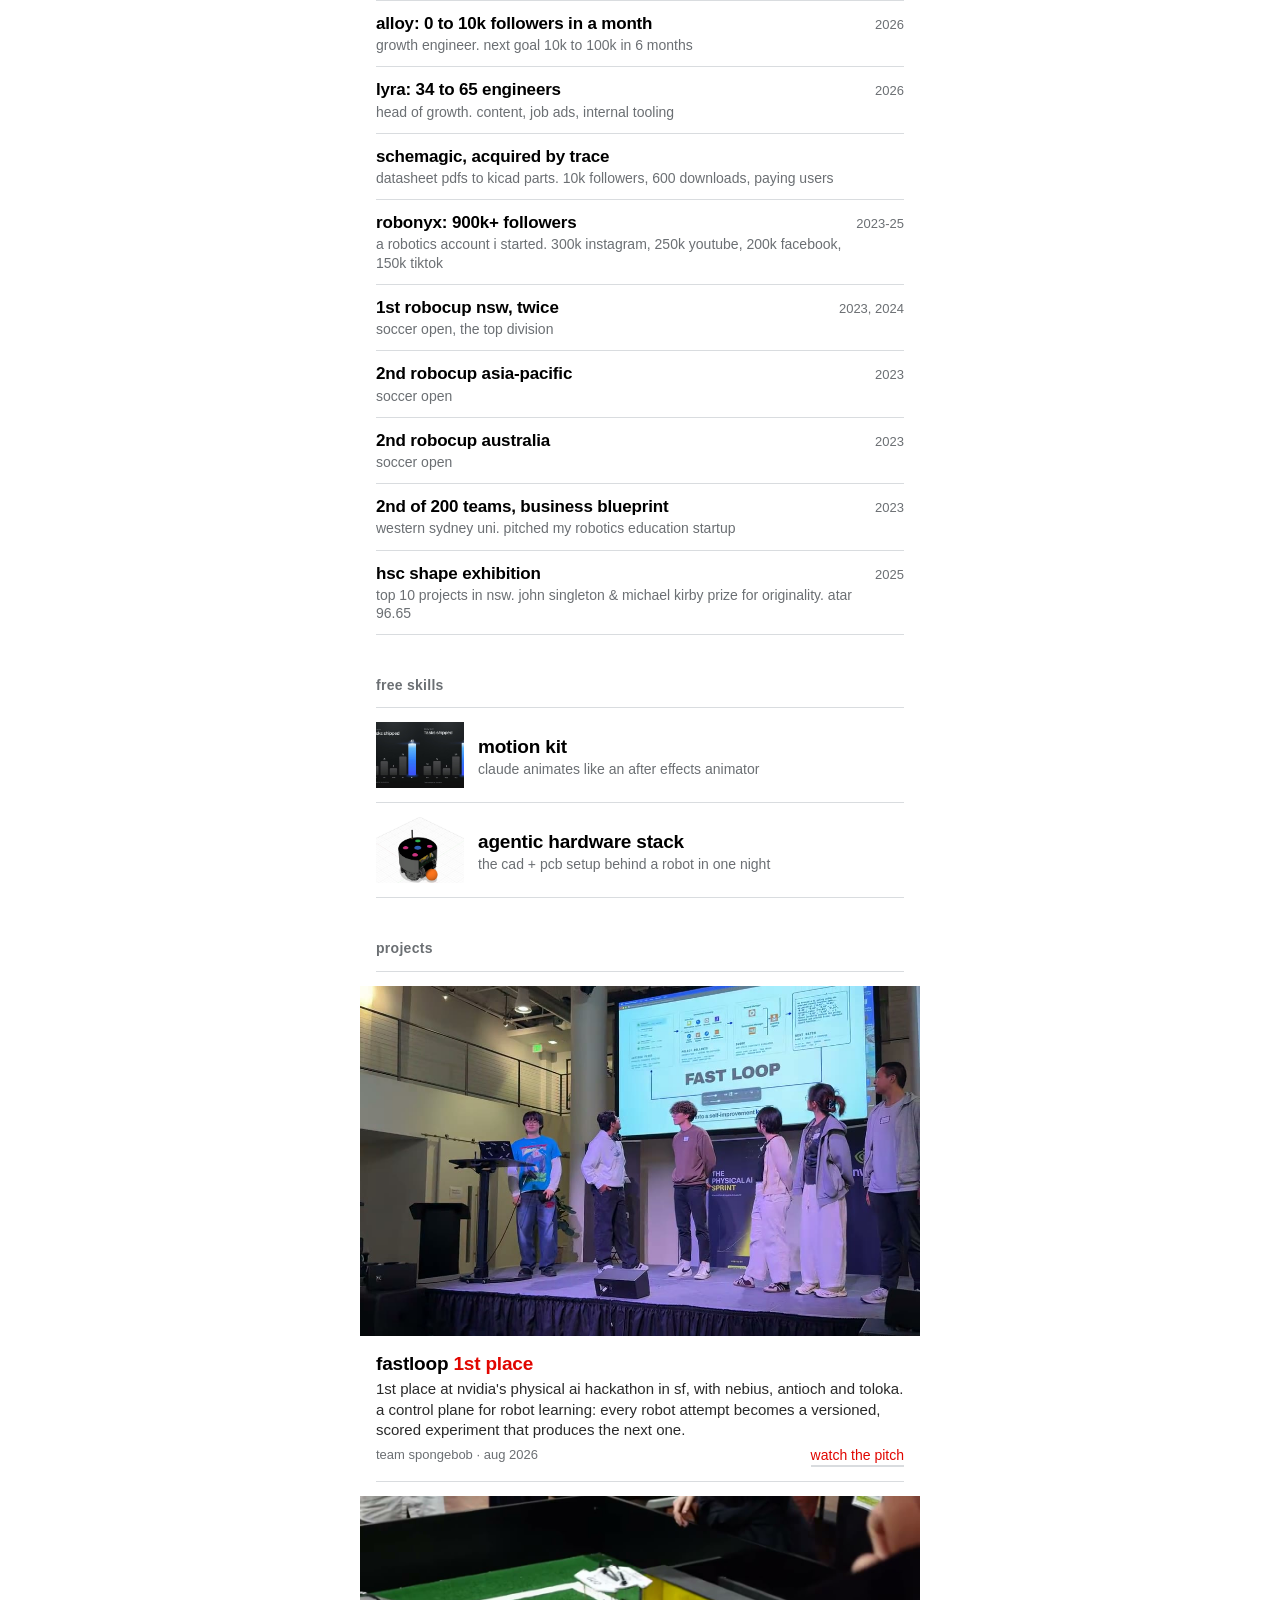
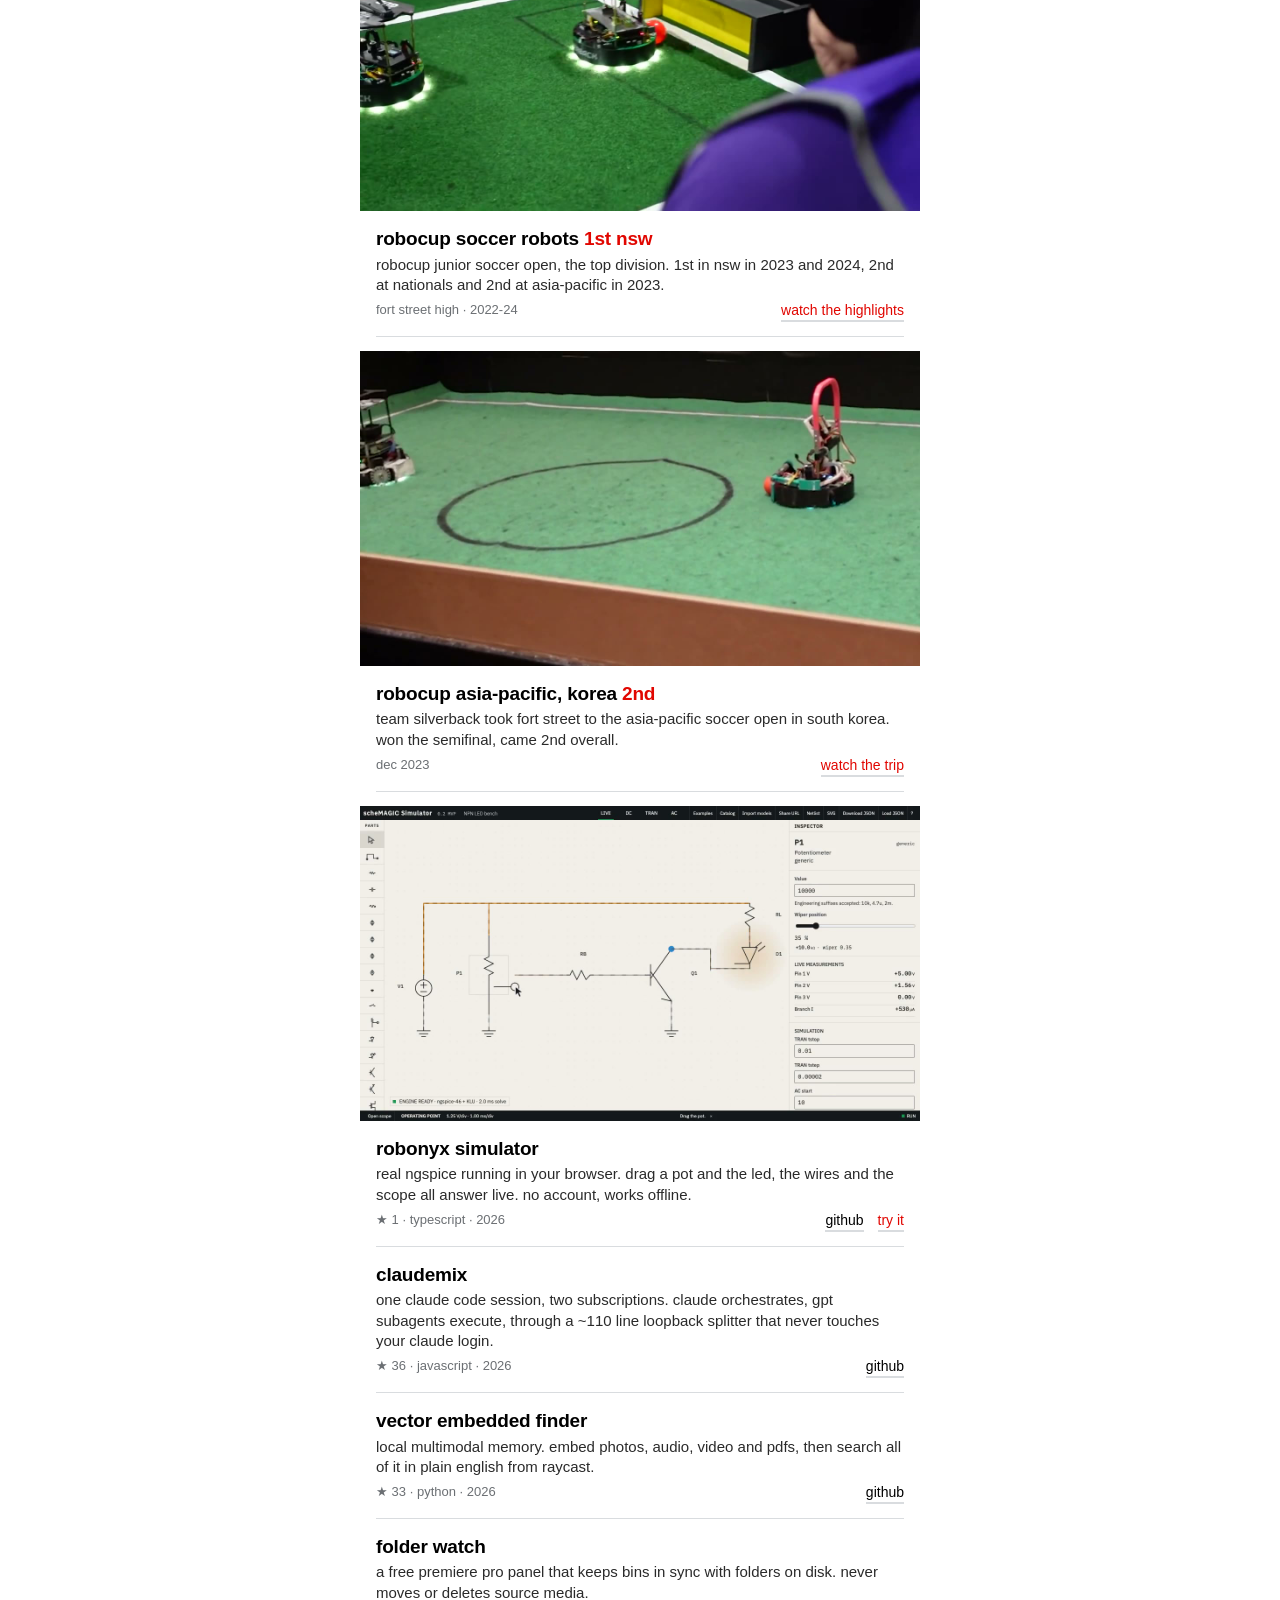
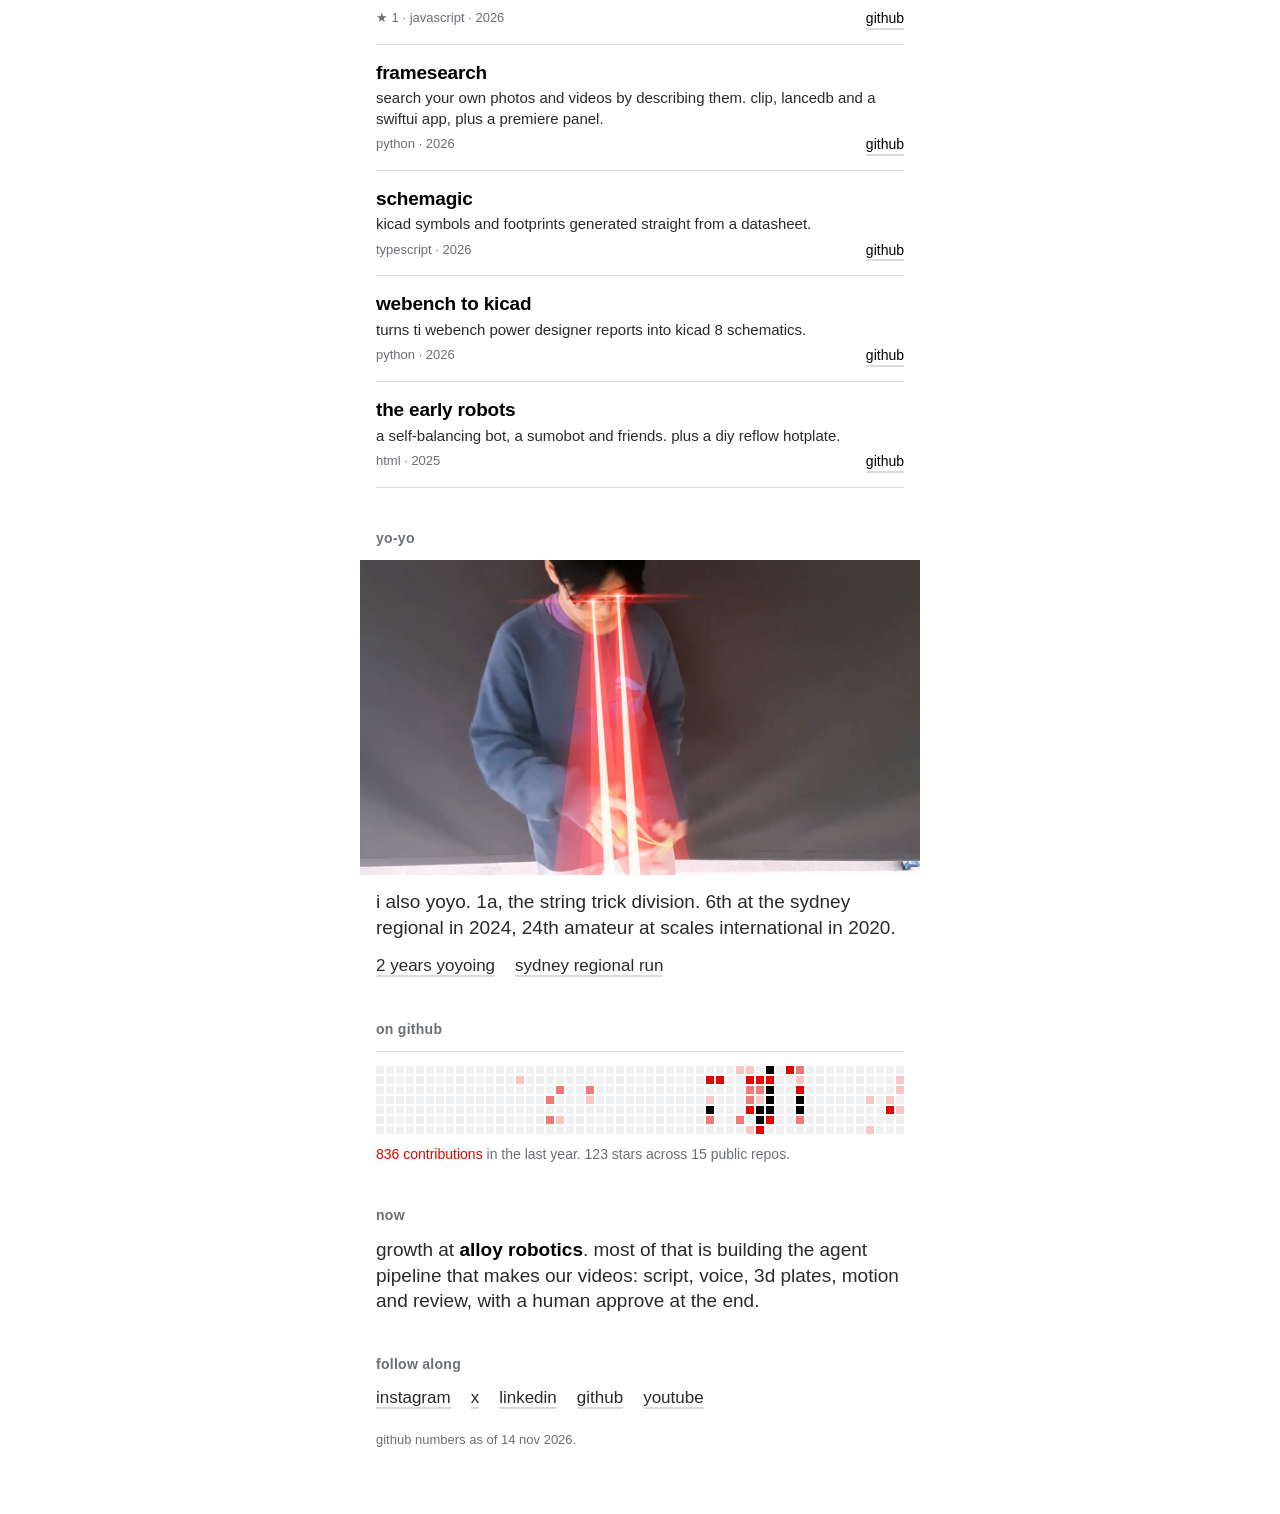
==== commit a173cbd8: "wins: the big check and trophy photos Co-Authored-By: Claude Opus 5.5 <noreply@anthropic.com>" ====
--- a/index.html
+++ b/index.html
@@ -19,6 +19,7 @@
 <ul class="socials" id="socials-top"></ul>
 
 <h2>wins</h2>
+<div class="trophies" id="trophies"></div>
 <ul class="wins" id="wins"></ul>
 
 <h2>free skills</h2>
@@ -54,6 +55,8 @@
 
   $("lede").textContent = C.lede;
   $("me").src = C.photo;
+  const fig = (t, cls) => `<figure class="${cls}"><img src="${t.src}" alt="${esc(t.alt)}" loading="lazy"><figcaption>${esc(t.cap)}</figcaption></figure>`;
+  $("trophies").innerHTML = fig(C.trophies.hero, "hero") + `<div class="grid">${C.trophies.grid.map((t) => fig(t, "")).join("")}</div>`;
   $("wins").innerHTML = C.wins.map((w) =>
     `<li><div><b>${esc(w.what)}</b><span>${esc(w.detail)}</span></div><i>${esc(w.when)}</i></li>`
   ).join("");
--- a/style.css
+++ b/style.css
@@ -30,6 +30,16 @@
 
 /* laser eyes overlay (index.html): full viewport, never takes clicks */
 .lasers { position: fixed; inset: 0; pointer-events: none; z-index: 10; }
+
+/* trophy photos: the check full width, then a 2x2 grid; pictures in their own ground, no frames */
+.trophies { margin: 0 0 20px; }
+.trophies figure { margin: 0; }
+.trophies img { width: 100%; height: auto; aspect-ratio: 1; object-fit: cover; background: #eef0f2; }
+.trophies figcaption { font-size: 13px; color: var(--muted); margin: 6px 0 0; line-height: 1.3; }
+.trophies .hero { margin: 0 -16px 14px; }
+.trophies .hero figcaption { margin: 8px 16px 0; font-size: 14px; color: var(--ink); }
+.trophies .grid { display: grid; grid-template-columns: 1fr 1fr; gap: 14px 10px; }
+@media (min-width: 600px) { .trophies .hero { margin: 0 0 14px; } .trophies .hero figcaption { margin: 8px 0 0; } }
 
 /* wins: the hub's list rhythm, year on the right */
 .wins { list-style: none; margin: 0; padding: 0; border-top: 1px solid var(--rule); }
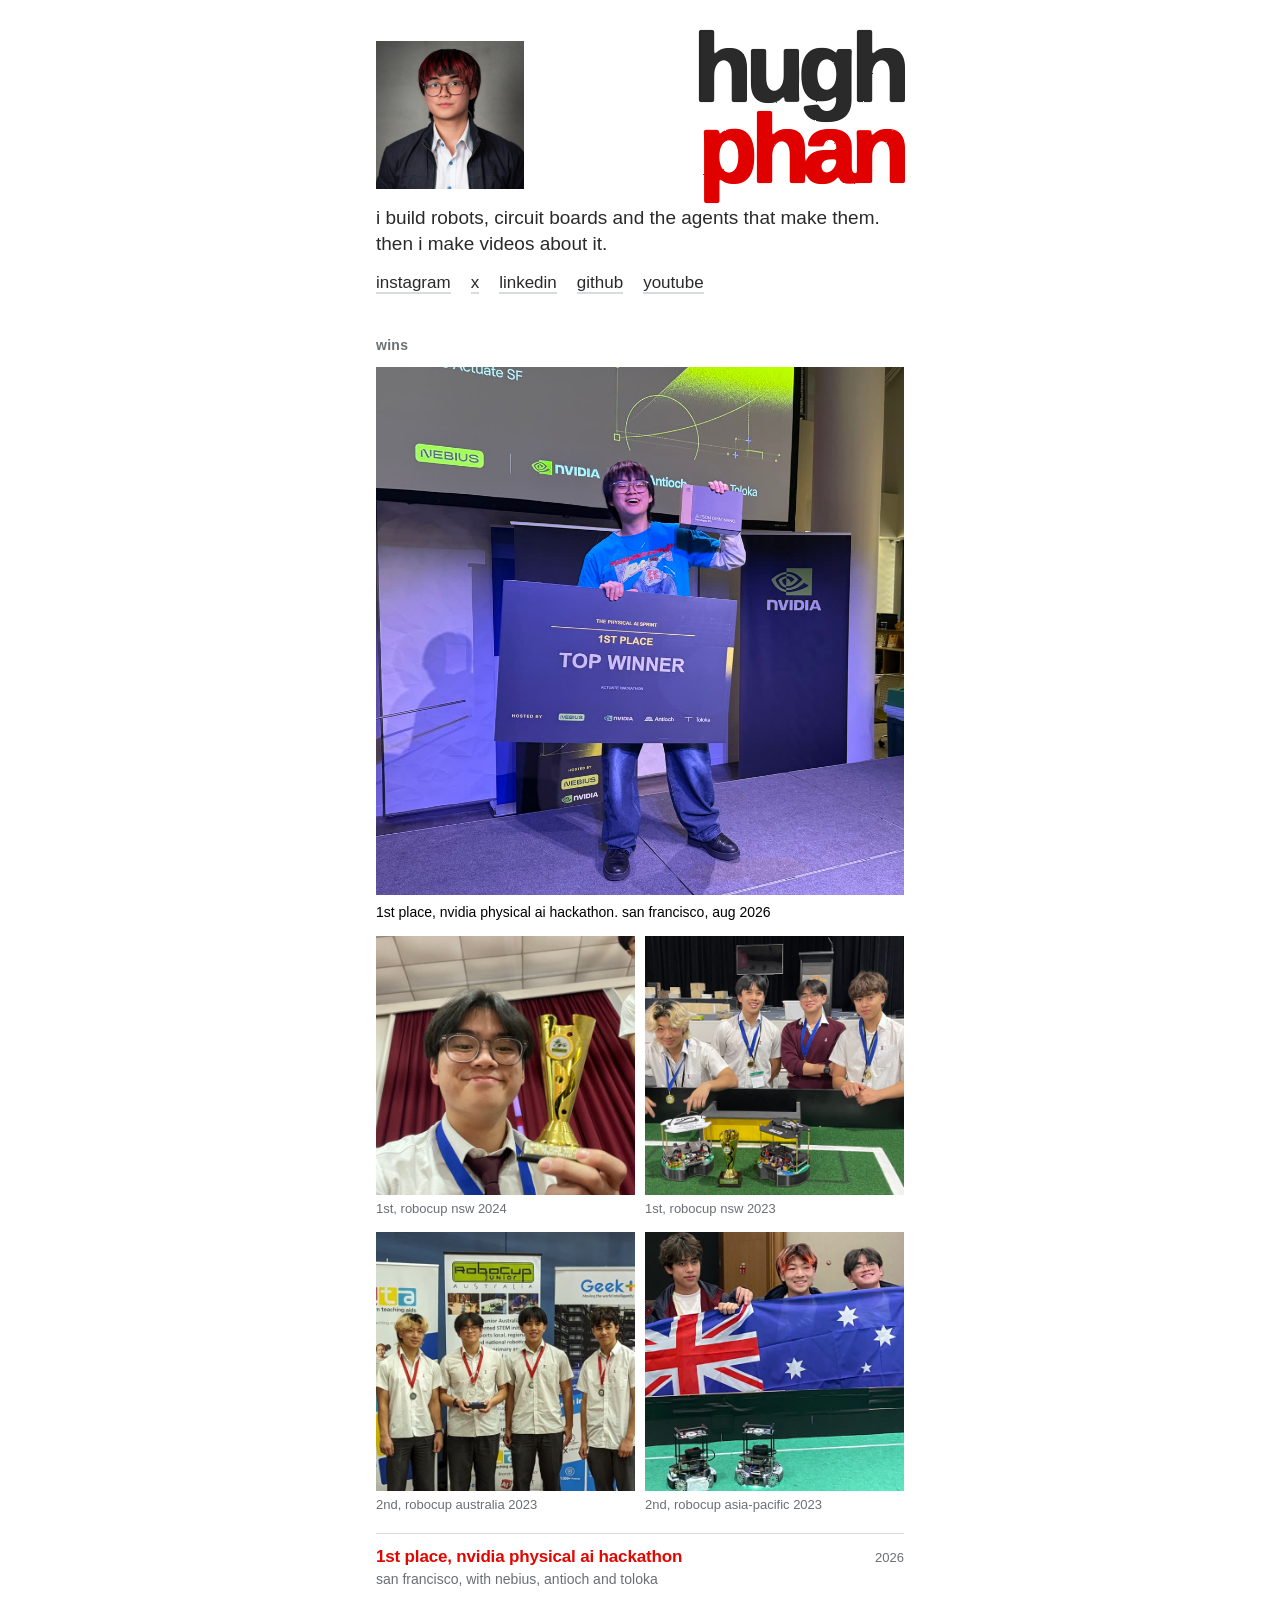
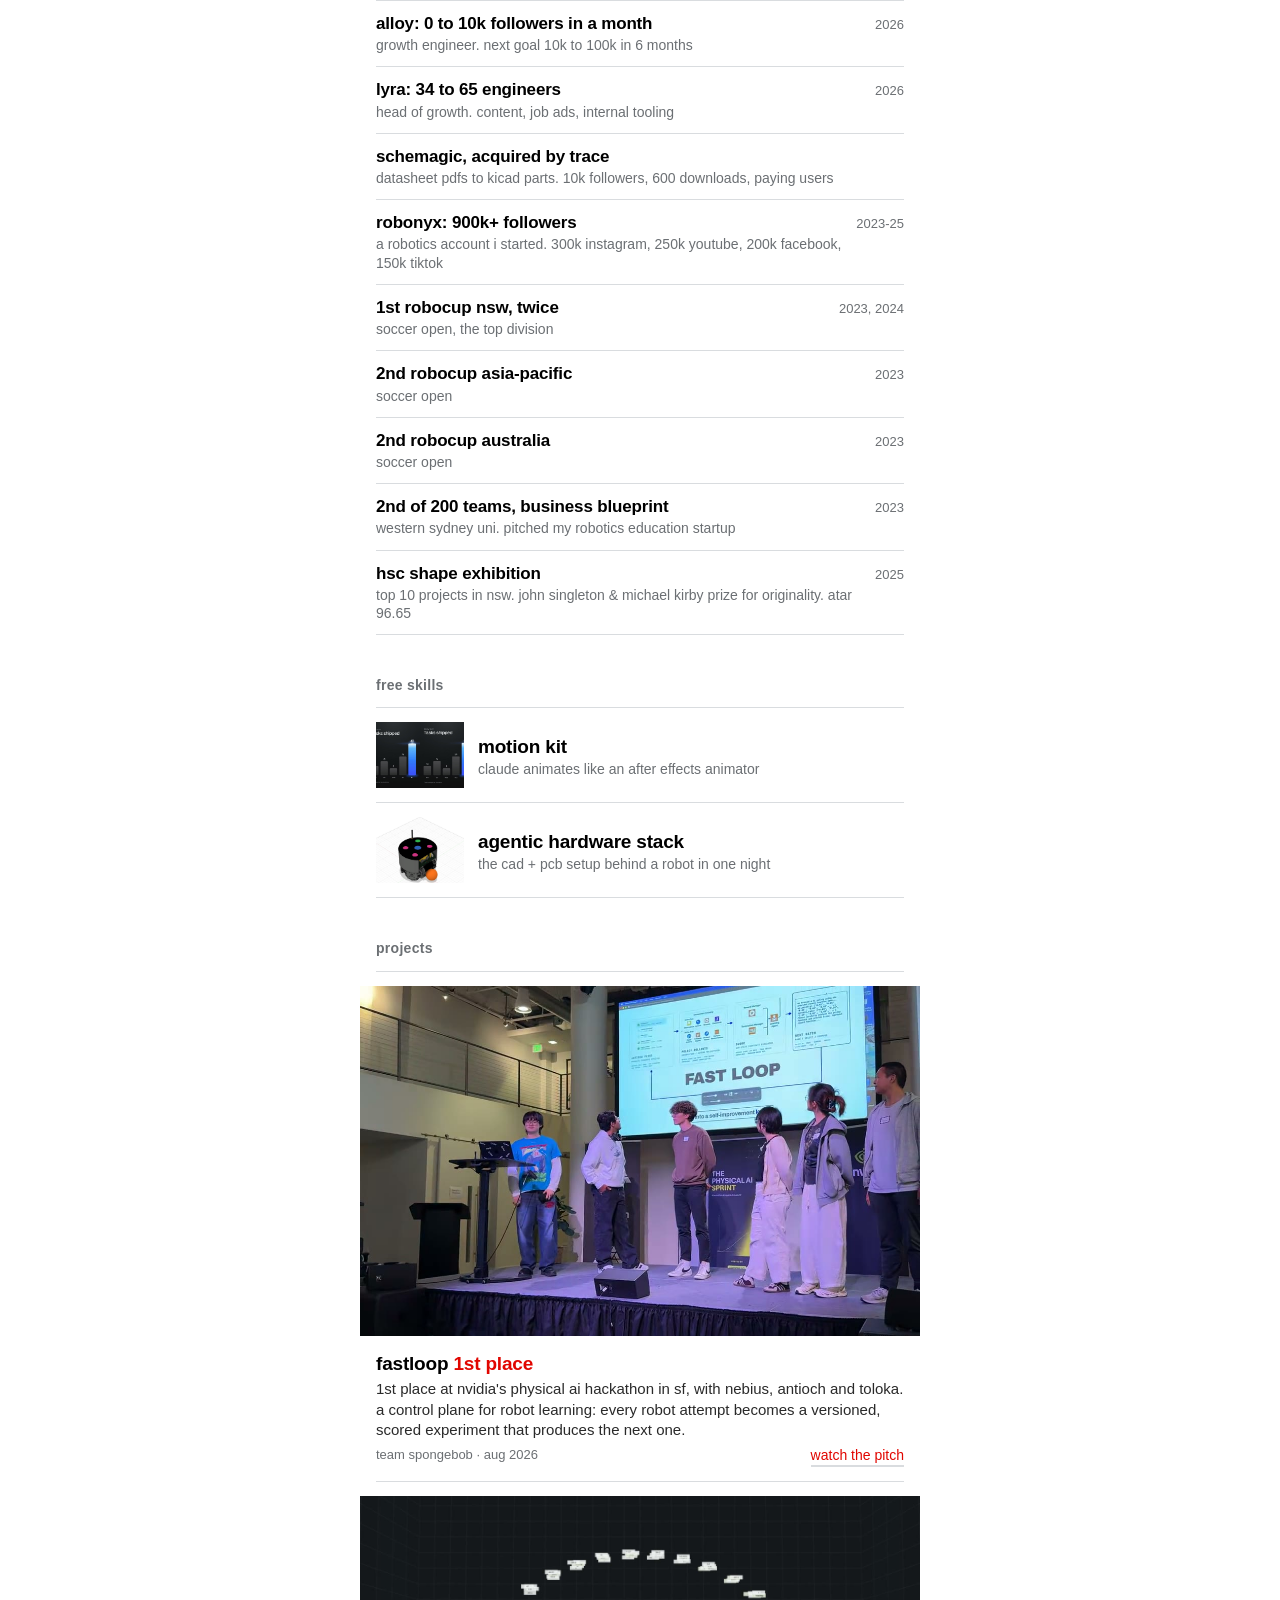
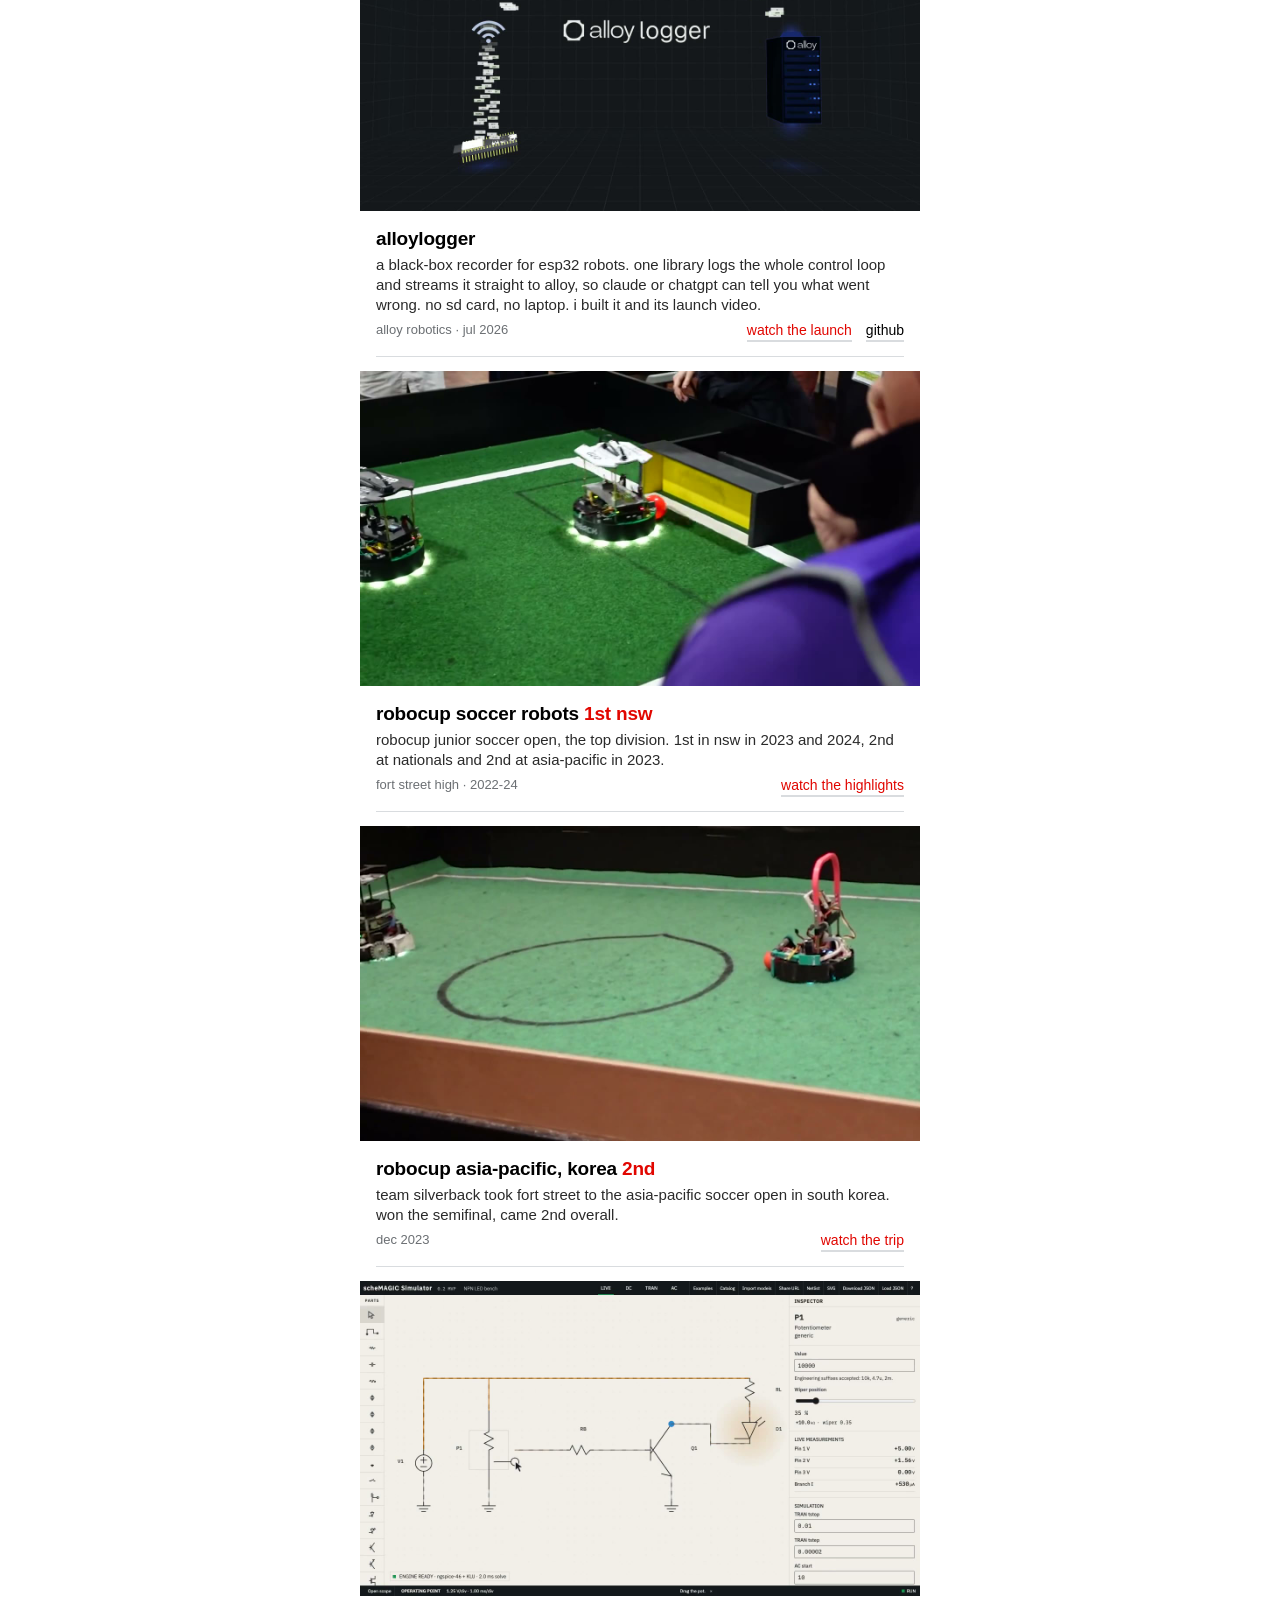
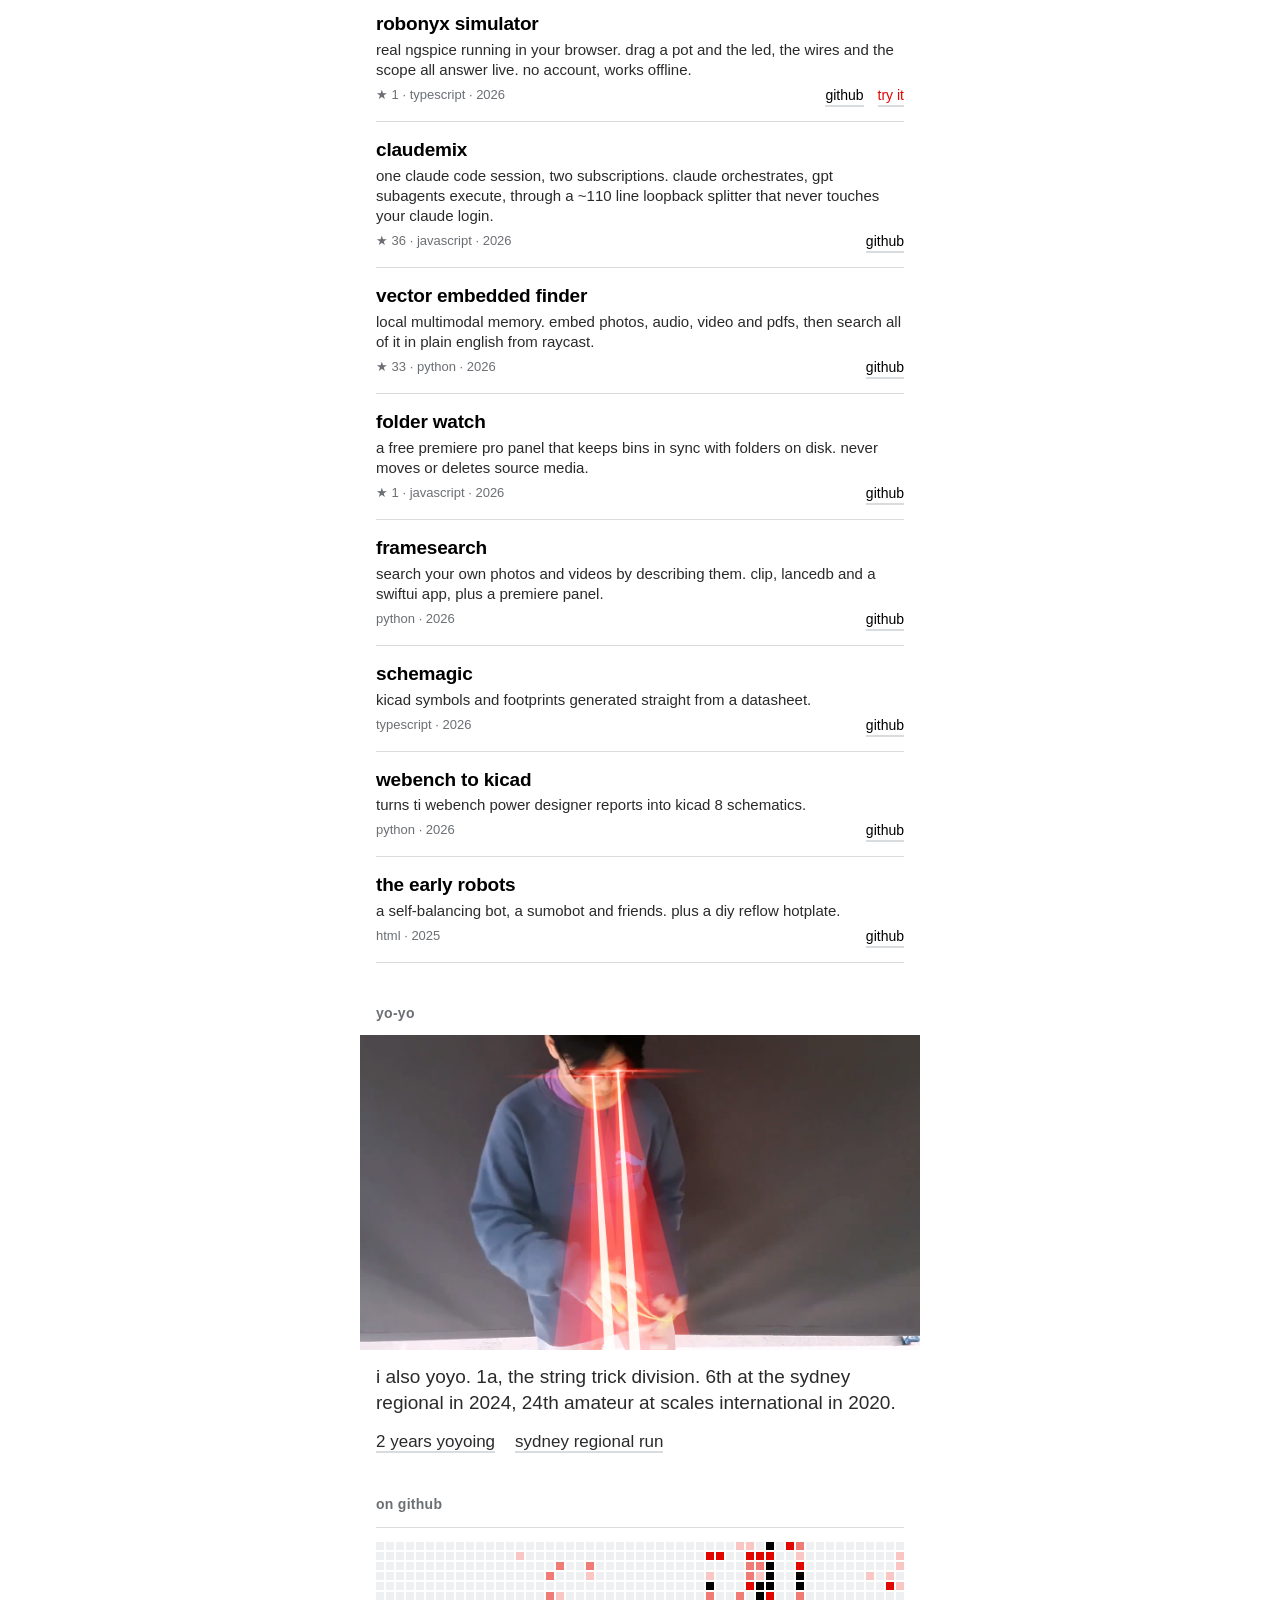
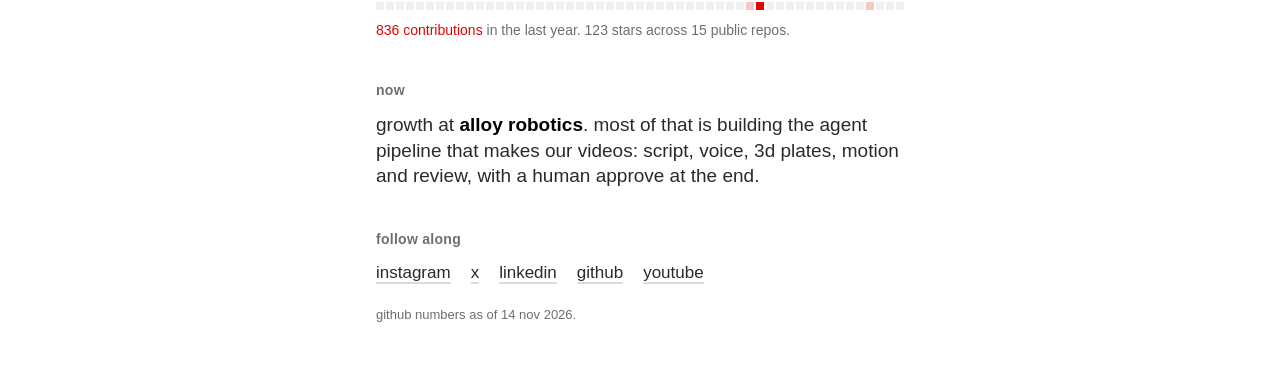
==== commit 60bde8cc: "add alloylogger project card with launch-video clip Co-Authored-By: Claude Opus 5.5 <noreply@anthrop" ====
--- a/index.html
+++ b/index.html
@@ -9,7 +9,7 @@
 <meta property="og:title" content="hugh phan">
 <meta property="og:description" content="robots, circuit boards and the agents that make them">
 <meta property="og:url" content="https://hughphan.com">
-<link rel="stylesheet" href="style.css">
+<link rel="stylesheet" href="style.css?v=202611160021">
 </head>
 <body>
 <svg width="0" height="0" style="position:absolute" aria-hidden="true"><filter id="ink" x="-5%" y="-5%" width="110%" height="110%"><feMorphology in="SourceGraphic" operator="dilate" radius=".6" result="d"/><feGaussianBlur in="d" stdDeviation="1.3" result="b"/><feComponentTransfer in="b" result="t"><feFuncA type="linear" slope="3.2" intercept="-1.0"/></feComponentTransfer><feTurbulence type="fractalNoise" baseFrequency=".9" numOctaves="2" seed="7" result="n"/><feDisplacementMap in="t" in2="n" scale="1.6" xChannelSelector="R" yChannelSelector="G"/></filter></svg>
@@ -43,8 +43,8 @@
 <p class="fine" id="updated"></p>
 </main>
 
-<script src="content.js"></script>
-<script src="gh-data.js"></script>
+<script src="content.js?v=202611160021"></script>
+<script src="gh-data.js?v=202611160021"></script>
 <script>
 (() => {
   const C = window.CONTENT, G = window.GH;
@@ -54,10 +54,10 @@
   const dateFmt = (s) => { const d = new Date(s + "T00:00:00"); return `${d.getDate()} ${MONTHS[d.getMonth()]} ${d.getFullYear()}`; };
 
   $("lede").textContent = C.lede;
-  $("me").src = C.photo;
+  if (C.photo) $("me").src = C.photo;
   const fig = (t, cls) => `<figure class="${cls}"><img src="${t.src}" alt="${esc(t.alt)}" loading="lazy"><figcaption>${esc(t.cap)}</figcaption></figure>`;
-  $("trophies").innerHTML = fig(C.trophies.hero, "hero") + `<div class="grid">${C.trophies.grid.map((t) => fig(t, "")).join("")}</div>`;
-  $("wins").innerHTML = C.wins.map((w) =>
+  if (C.trophies) $("trophies").innerHTML = fig(C.trophies.hero, "hero") + `<div class="grid">${C.trophies.grid.map((t) => fig(t, "")).join("")}</div>`;
+  $("wins").innerHTML = (C.wins || []).map((w) =>
     `<li><div><b>${esc(w.what)}</b><span>${esc(w.detail)}</span></div><i>${esc(w.when)}</i></li>`
   ).join("");
   const socials = C.socials.map((s) => `<li><a href="${s.href}">${s.label}</a></li>`).join("");
@@ -71,7 +71,7 @@
 
   $("projects").innerHTML = C.projects.map((p) => {
     const r = (p.repo && G.repos[p.repo]) || {};
-    const url = p.repo ? r.url || `https://github.com/hughminhphan/${p.repo}` : null;
+    const url = p.github || (p.repo ? r.url || `https://github.com/hughminhphan/${p.repo}` : null);
     const meta = p.meta || [r.stars ? `★ ${r.stars}` : "", r.lang ? r.lang.toLowerCase() : "", r.pushed ? r.pushed.slice(0, 4) : ""].filter(Boolean).join(" · ");
     const pic = p.video
       ? `<div class="pic"><video src="${p.video.src}" poster="${p.video.poster}" width="${p.video.w}" height="${p.video.h}" muted loop playsinline autoplay preload="metadata" aria-hidden="true"></video></div>`
